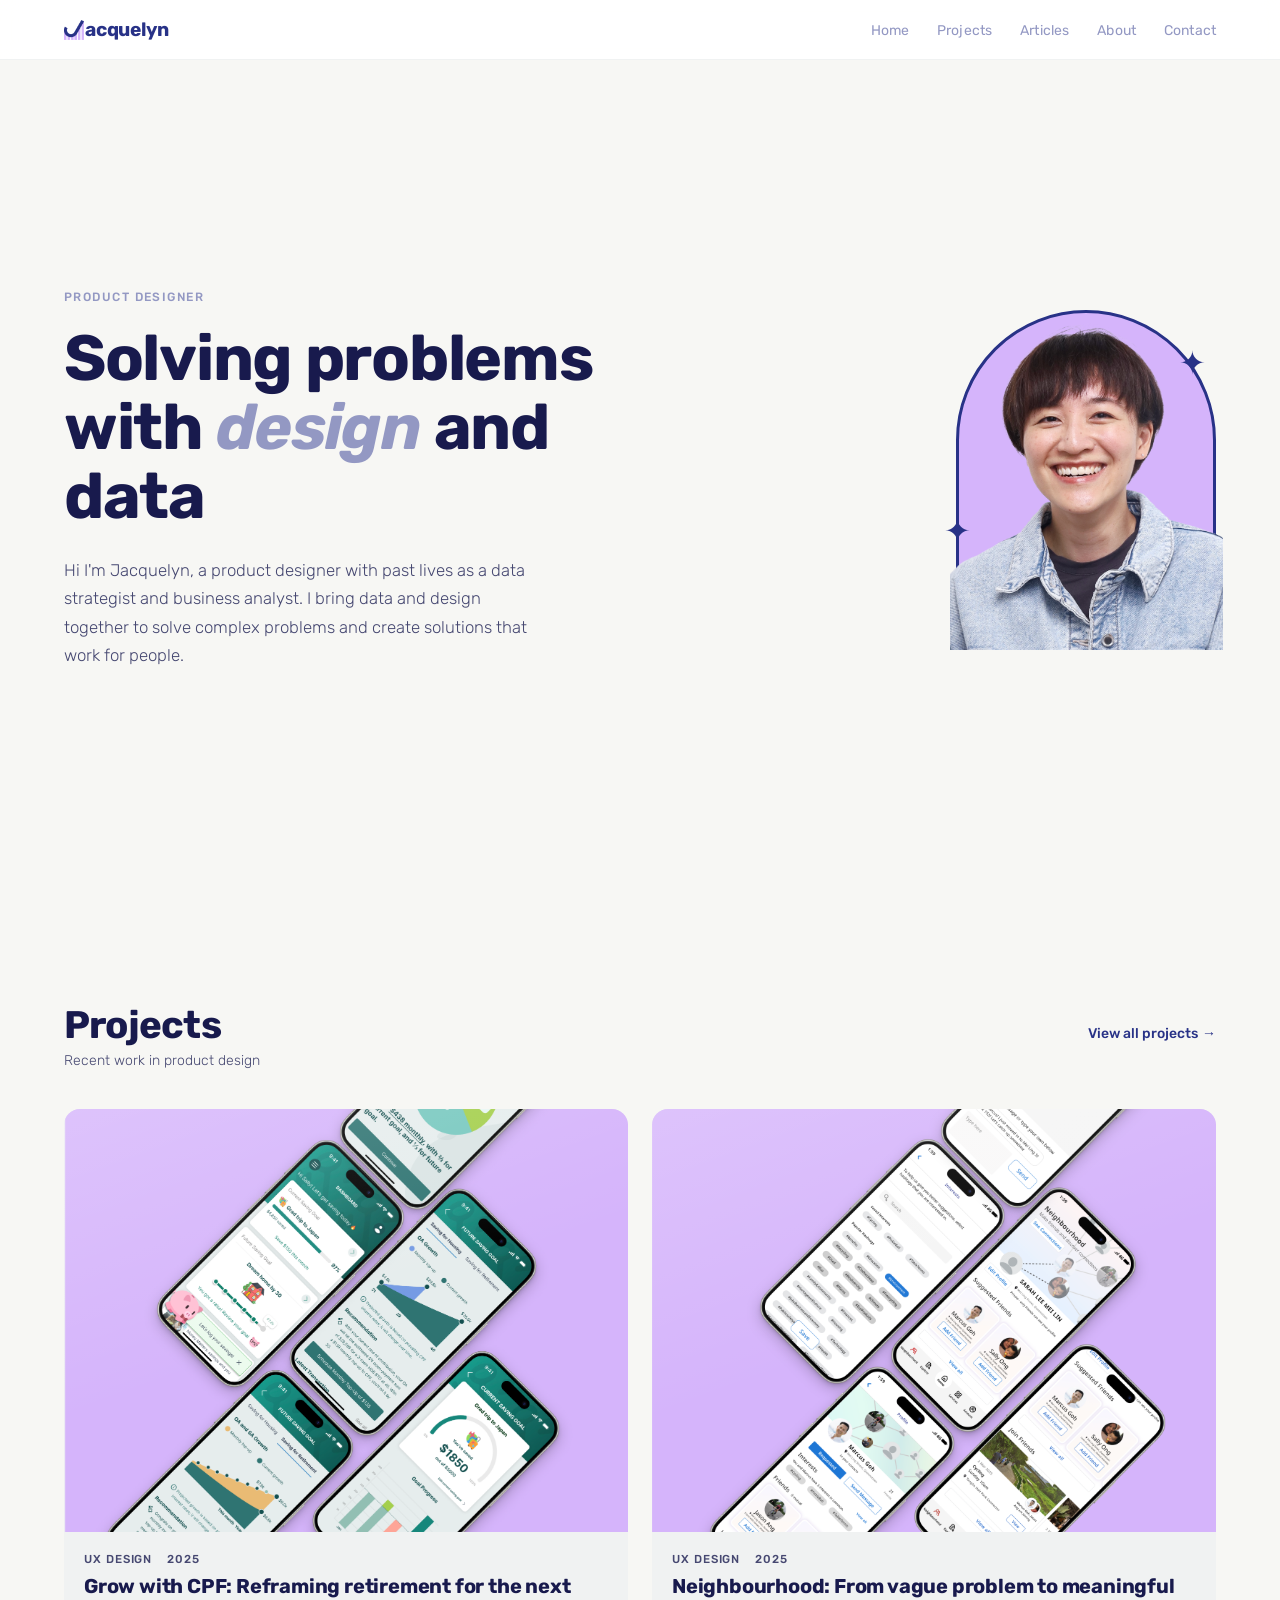
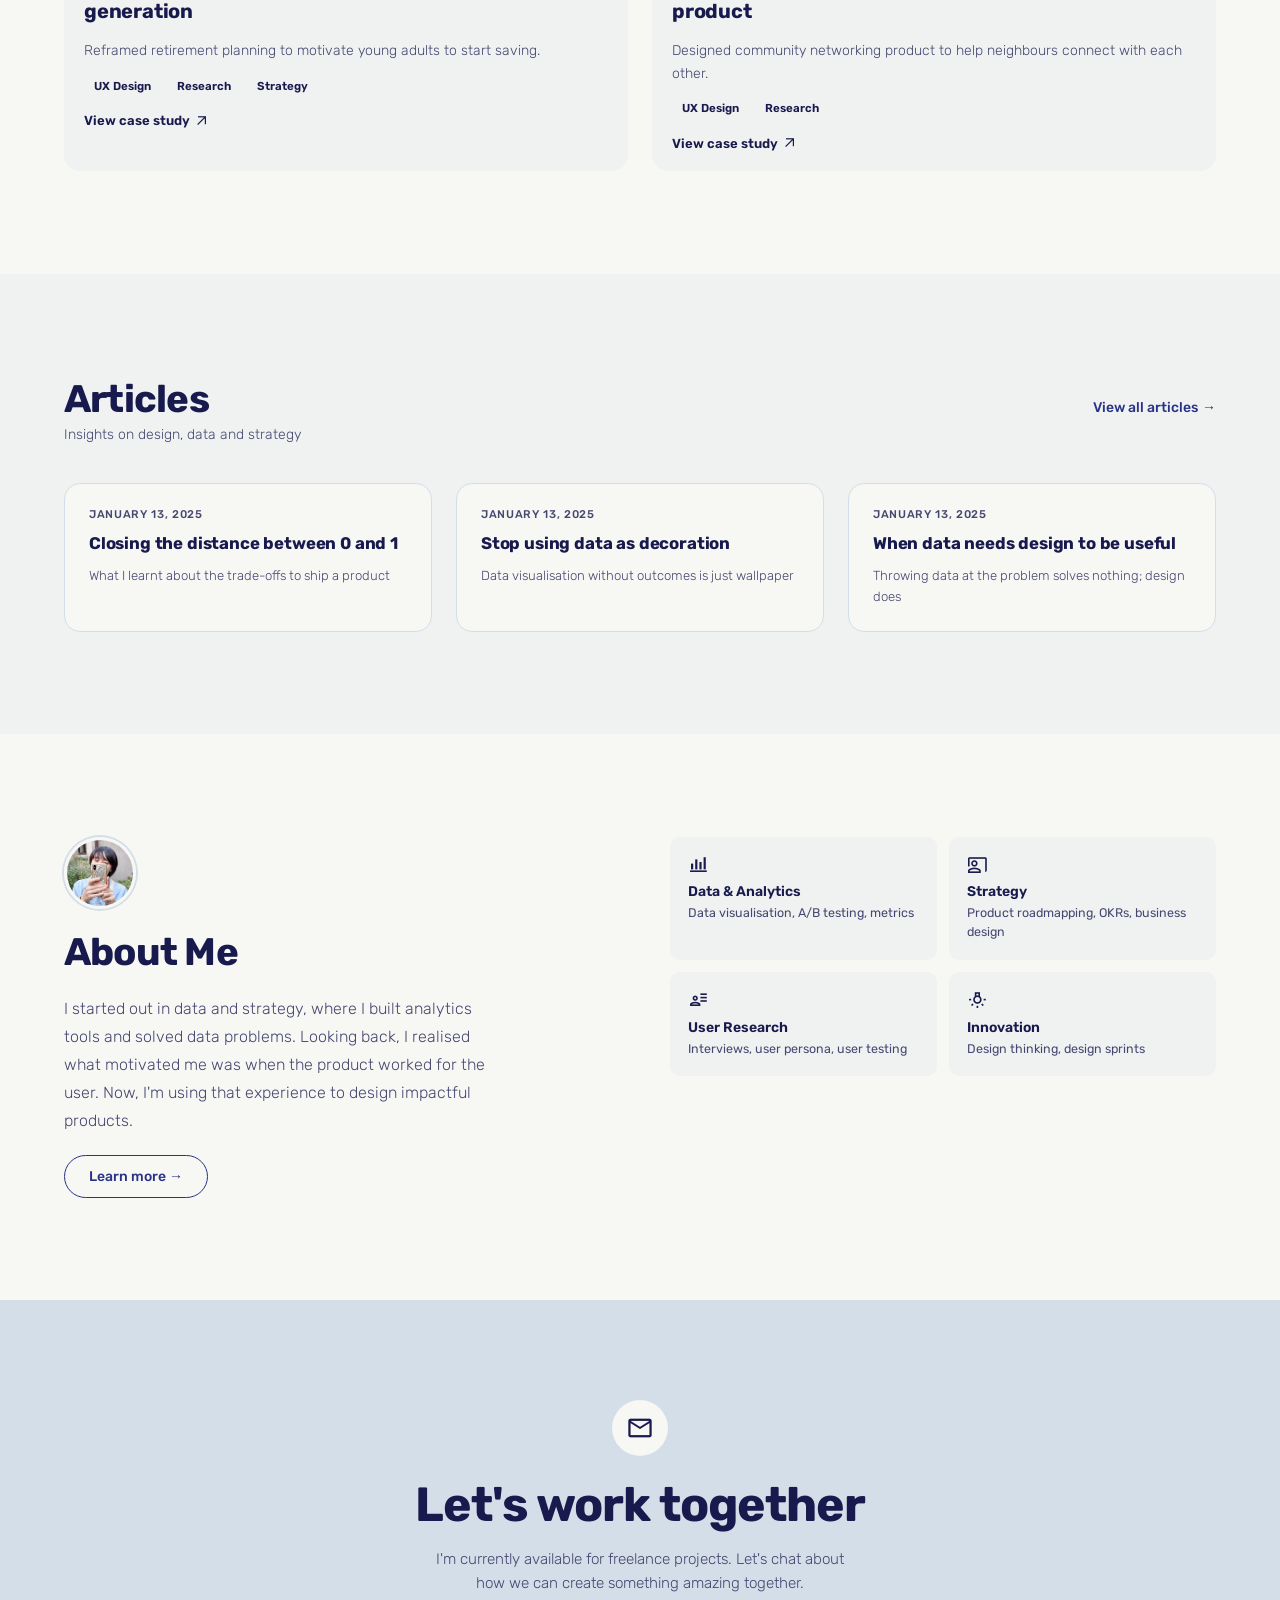
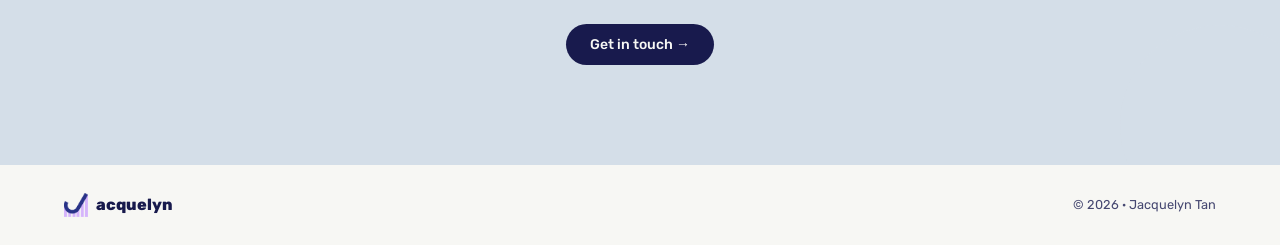
==== index.html @ f262c362 "Created stylesheet and component files, project page" ====
<!DOCTYPE html>
<html lang="en">
<head>
<meta charset="UTF-8">
<meta name="viewport" content="width=device-width, initial-scale=1.0">
<title>Jacquelyn — Product Designer</title>
<link rel="preconnect" href="https://fonts.googleapis.com">
<link rel="preconnect" href="https://fonts.gstatic.com" crossorigin>
<link href="https://fonts.googleapis.com/css2?family=Rubik:ital,wght@0,300..900;1,300..900&display=swap" rel="stylesheet">
<link rel="stylesheet" href="https://fonts.googleapis.com/css2?family=Material+Symbols+Outlined&icon_names=bar_chart_4_bars,co_present,mail,user_attributes,wb_incandescent" />
<link rel="stylesheet" href="styles.css">
<style>
  /* PAGE-SPECIFIC STYLES (home only) */

  /* ── HERO ── */
  .hero {
    min-height: calc(100vh - 60px);
    display: grid;
    grid-template-columns: 1fr auto;
    align-items: center;
    gap: 40px;
    padding-top: clamp(40px, 8vw, 100px);
    padding-bottom: clamp(40px, 8vw, 100px);
    position: relative;
    overflow: hidden;
  }

  .hero::before {
    content: '';
    position: absolute;
    top: -120px;
    right: -80px;
    width: 500px;
    height: 500px;
    pointer-events: none;
  }

  .hero-label {
    font-size: 0.75rem;
    font-weight: 500;
    letter-spacing: 0.12em;
    text-transform: uppercase;
    color: var(--purple);
    margin-bottom: 20px;
    display: block;
  }

  .hero-title {
    font-family: var(--font-display);
    font-size: clamp(2.4rem, 5vw, 4.2rem);
    line-height: 1.08;
    letter-spacing: -0.02em;
    color: var(--black);
    margin-bottom: 24px;
    max-width: 560px;
  }

  .hero-title em {
    font-style: italic;
    color: var(--purple);
  }

  .hero-bio {
    font-size: clamp(0.95rem, 1.5vw, 1.05rem);
    color: var(--gray);
    line-height: 1.7;
    max-width: 480px;
    font-weight: 300;
  }

  .hero-image-wrap {
    position: relative;
    width: clamp(250px, 28vw, 260px);
    display: flex;
    justify-content: center;
  }

  .hero-arch {
    width: clamp(250px, 24vw, 260px);
    height: clamp(260px, 28vw, 340px);
    border-radius: 9999px 9999px 0 0;
    background: var(--secondary);
    border: 3px solid var(--navy);
  }
  
  .hero-photo {
    position: absolute;
    bottom: 0px;
    width: 105%;
    height: 110%;
    object-fit: cover;
    object-position: top;
  }

  .hero-image-wrap .sparkle {
    position: absolute;
    font-size: 2.0rem;
    color: var(--navy);
    animation: spin 4s linear infinite;
  }
  .sparkle-1 { top: 34px; right: 10px; }
  .sparkle-2 { bottom: 100px; left: -12px; animation-direction: reverse; animation-duration: 6s; }

  @keyframes spin {
    from { transform: rotate(0deg); }
    to { transform: rotate(360deg); }
  }

  /* ── PROJECTS ── */
  .projects { background: var(--white); }
  .projects-grid { display: grid; grid-template-columns: repeat(2, 1fr); gap: 24px; }

  /* ── ARTICLES ── */
  .articles { background: var(--gray-light); }
  .articles-list { display: grid; grid-template-columns: repeat(3, 1fr); gap: 24px; }

  /* ── ABOUT ── */
  .about { background: var(--white); }
  .about-grid {
    display: grid;
    grid-template-columns: 1fr 1fr;
    gap: 60px;
    align-items: start;
  }
  .about-left { display: flex; flex-direction: column; gap: 20px; }
  .about-avatar {
    width: 72px;
    height: 72px;
    border-radius: 50%;
    background: linear-gradient(135deg, var(--purple-light), var(--purple-mid));
    display: flex;
    align-items: center;
    justify-content: center;
    font-size: 2rem;
    border: 3px solid var(--white);
    box-shadow: 0 0 0 2px var(--purple-mid);
  }
  .about-text {
    font-size: 1rem;
    color: var(--gray);
    line-height: 1.75;
    font-weight: 300;
    max-width: 440px;
  }
  
  .skills-grid {
    display: grid;
    grid-template-columns: 1fr 1fr;
    gap: 12px;
  }

  .skill-card {
    background: var(--gray-light);
    border-radius: var(--radius-sm);
    padding: 18px;
    transition: background 0.2s;
  }
  .skill-card:hover { background: var(--purple-light); }

  .skill-icon {
    font-size: 1.3rem;
    margin-bottom: 8px;
    display: block;
  }

  .skill-name {
    font-size: 0.875rem;
    font-weight: 600;
    color: var(--black);
    margin-bottom: 4px;
  }

  .skill-desc {
    font-size: 0.78rem;
    color: var(--gray);
    line-height: 1.5;
  }

  @media (max-width: 768px) {
    .hero { grid-template-columns: 1fr; text-align: center; min-height: auto; }
    .hero-content { order: 2; } .hero-image-wrap { order: 1; margin: 0 auto; }
    .hero-title { max-width: 100%; margin: 0 auto 20px; }
    .hero-bio { max-width: 100%; margin: 0 auto; }
    .projects-grid { grid-template-columns: 1fr; }
    .articles-list { grid-template-columns: 1fr; }
    .about-grid { grid-template-columns: 1fr; gap: 40px; }
    .skills-grid { grid-template-columns: 1fr 1fr; }
  }
  @media (max-width: 480px) { .skills-grid { grid-template-columns: 1fr; } }
</style>
</head>
<body>

<div id="nav-placeholder"></div>

<!-- HERO -->
<section class="hero" id="hero">
  <div class="hero-content">
    <span class="hero-label">Product Designer</span>
    <h1 class="hero-title">Solving problems with <em>design</em> and data</h1>
    <p class="hero-bio">Hi I'm Jacquelyn, a product designer with past lives as a data strategist and business analyst. I bring data and design together to solve complex problems and create solutions that work for people.</p>
  </div>
  <div class="hero-image-wrap">
    <div class="hero-arch"></div>
    <span class="sparkle sparkle-1">✦</span>
    <span class="sparkle sparkle-2">✦</span>
    <img src="https://jacquxes.github.io/hero.png" alt="Jacquelyn" class="hero-photo">
  </div>
</section>

<!-- PROJECTS -->
<section class="projects" id="projects">
  <div class="section-header fade-up">
    <div>
      <h2 class="section-title">Projects</h2>
      <p class="section-sub">Recent work in product design</p>
    </div>
    <a href="projects.html" class="view-all">View all projects</a>
  </div>
  <div class="projects-grid" id="home-projects"></div>
</section>

<!-- ARTICLES -->
<section class="articles" id="articles">
  <div class="section-header fade-up">
    <div>
      <h2 class="section-title">Articles</h2>
      <p class="section-sub">Insights on design, data and strategy</p>
    </div>
    <a href="#" class="view-all">View all articles</a>
  </div>
  <div class="articles-list">
    <a href="#" class="article-card fade-up d1">
      <p class="article-date">January 13, 2025</p>
      <h3 class="article-title">Closing the distance between 0 and 1</h3>
      <p class="article-desc">What I learnt about the trade-offs to ship a product</p>
    </a>
    <a href="#" class="article-card fade-up d2">
      <p class="article-date">January 13, 2025</p>
      <h3 class="article-title">Stop using data as decoration</h3>
      <p class="article-desc">Data visualisation without outcomes is just wallpaper</p>
    </a>
    <a href="#" class="article-card fade-up d3">
      <p class="article-date">January 13, 2025</p>
      <h3 class="article-title">When data needs design to be useful</h3>
      <p class="article-desc">Throwing data at the problem solves nothing; design does</p>
    </a>
  </div>
</section>

<!-- ABOUT -->
<section class="about" id="about">
  <div class="about-grid">
    <div class="about-left fade-up">
      <img src="https://jacquxes.github.io/avatar.png" alt="Jacquelyn" class="about-avatar">
      <h2 class="section-title" style="font-size:clamp(1.8rem,3vw,2.4rem);">About Me</h2>
      <p class="about-text">I started out in data and strategy, where I built analytics tools and solved data problems. Looking back, I realised what motivated me was when the product worked for the user. Now, I'm using that experience to design impactful products.</p>
      <a href="#" class="btn btn-outline" style="align-self:flex-start;">Learn more →</a>
    </div>
    <div class="skills-grid fade-up d1">
      <div class="skill-card">
        <span class="skill-icon material-symbols-outlined">bar_chart_4_bars</span>
        <p class="skill-name">Data &amp; Analytics</p>
        <p class="skill-desc">Data visualisation, A/B testing, metrics</p>
      </div>
      <div class="skill-card">
        <span class="skill-icon material-symbols-outlined">co_present</span>
        <p class="skill-name">Strategy</p>
        <p class="skill-desc">Product roadmapping, OKRs, business design</p>
      </div>
      <div class="skill-card">
        <span class="skill-icon material-symbols-outlined">user_attributes</span>
        <p class="skill-name">User Research</p>
        <p class="skill-desc">Interviews, user persona, user testing</p>
      </div>
      <div class="skill-card">
        <span class="skill-icon material-symbols-outlined">wb_incandescent</span>
        <p class="skill-name">Innovation</p>
        <p class="skill-desc">Design thinking, design sprints</p>
      </div>
    </div>
  </div>
</section>

<div id="cta-placeholder"></div>
<div id="footer-placeholder"></div>

<script src="components.js"></script>
<script>
  renderNav('Home');
  renderCTA();
  renderFooter();
  renderProjectCards('home-projects', { limit: 2 });
  initScrollAnimations();
  initActiveNav();
</script>
</body>
</html>
---- styles.css ----
/* ============================================
   SHARED STYLES — styles.css
   Edit here to update all pages at once
   ============================================ */

*, *::before, *::after { box-sizing: border-box; margin: 0; padding: 0; }

/* ── TOKENS ── */
:root {
  --secondary: #D5B4FB;
  --purple: #9398C3;
  --purple-light: #D4DEE8;
  --purple-mid: #D4DEE8;
  --navy: #283287;
  --black: #181A4D;
  --gray: #464871;
  --gray-light: #F0F2F2;
  --white: #F7F7F4;
  --font-display: 'Rubik', sans-serif;
  --font-body: 'Rubik', sans-serif;
  --radius: 16px;
  --radius-sm: 10px;
}

/* ── BASE ── */
html { scroll-behavior: smooth; }

body {
  font-family: var(--font-body);
  background: var(--white);
  color: var(--black);
  -webkit-font-smoothing: antialiased;
  overflow-x: hidden;
}

/* ── NAV ── */
nav {
  position: sticky;
  top: 0;
  z-index: 100;
  background: rgba(255,255,255,0.92);
  backdrop-filter: blur(12px);
  -webkit-backdrop-filter: blur(12px);
  border-bottom: 1px solid var(--gray-light);
  padding: 0 clamp(20px, 5vw, 80px);
  height: 60px;
  display: flex;
  align-items: center;
  justify-content: space-between;
}

.nav-logo {
    font-family: var(--font-display);
    font-size: 1.2rem;
    font-weight:bold;
    color: var(--navy);
    text-decoration: none;
    letter-spacing: -0.01em;
    display:flex;
    align-items:center;
    gap:1px;
}
.nav-logo img { height: 20px; width: auto; }

.nav-links { display: flex; gap: 28px; list-style: none; }

.nav-links a {
  font-size: 0.875rem;
  color: var(--purple);
  text-decoration: none;
  font-weight: 400;
  transition: color 0.2s;
  letter-spacing: 0.01em;
}
.nav-links a:hover  { color: var(--black); }
.nav-links a.active { color: var(--black); font-weight: 500; }

.hamburger {
  display: none;
  flex-direction: column;
  gap: 5px;
  cursor: pointer;
  padding: 4px;
  border: none;
  background: none;
}
.hamburger span {
  display: block;
  width: 22px;
  height: 2px;
  background: var(--black);
  border-radius: 2px;
  transition: all 0.3s;
}

.mobile-menu {
  display: none;
  position: fixed;
  top: 60px;
  left: 0; right: 0;
  background: var(--white);
  border-bottom: 1px solid var(--gray-light);
  padding: 20px clamp(20px, 5vw, 80px);
  z-index: 99;
  flex-direction: column;
  gap: 16px;
  animation: slideDown 0.25s ease;
}
.mobile-menu.open { display: flex; }
.mobile-menu a {
  font-size: 1rem;
  color: var(--black);
  text-decoration: none;
  font-weight: 400;
  padding: 8px 0;
  border-bottom: 1px solid var(--gray-light);
}

@keyframes slideDown {
  from { opacity: 0; transform: translateY(-10px); }
  to   { opacity: 1; transform: translateY(0); }
}

/* ── SECTION DEFAULTS ── */
section { padding: clamp(60px, 8vw, 120px) clamp(20px, 5vw, 80px); }

.section-header {
  display: flex;
  align-items: baseline;
  justify-content: space-between;
  margin-bottom: 40px;
  flex-wrap: wrap;
  gap: 12px;
}

.section-title {
  font-family: var(--font-display);
  font-size: clamp(1.8rem, 3vw, 2.8rem);
  letter-spacing: -0.02em;
  color: var(--black);
}

.section-sub {
  font-size: 0.875rem;
  color: var(--gray);
  margin-top: 4px;
  font-weight: 300;
}

.view-all {
  font-size: 0.875rem;
  color: var(--navy);
  text-decoration: none;
  font-weight: 500;
  white-space: nowrap;
  display: flex;
  align-items: center;
  gap: 4px;
  transition: gap 0.2s;
}
.view-all:hover { gap: 8px; }
.view-all::after { content: '→'; }

/* ── BUTTONS ── */
.btn {
  display: inline-flex;
  align-items: center;
  gap: 6px;
  padding: 12px 24px;
  border-radius: 100px;
  font-size: 0.875rem;
  font-weight: 500;
  font-family: var(--font-body);
  cursor: pointer;
  text-decoration: none;
  transition: all 0.2s;
  border: none;
}

.btn-primary {
  background: var(--black);
  color: var(--white);
}
.btn-primary:hover {
  background: var(--purple);
  transform: translateY(-1px);
}

.btn-outline {
  background: transparent;
  color: var(--navy);
  border: 1.5px solid var(--navy);
}
.btn-outline:hover {
  background: var(--gray-light);
  transform: translateY(-1px);
}

.btn-accent {
  background: var(--accent);
  color: var(--primary-dark);
}
.btn-accent:hover {
  background: #b8d000;
  transform: translateY(-1px);
  box-shadow: 0 6px 20px rgba(200,224,0,0.4);
}


/* ── PROJECT CARD ── */
/* Used on both homepage and projects.html */
.project-card {
  border-radius: var(--radius);
  overflow: hidden;
  background: var(--gray-light);
  transition: transform 0.3s ease, box-shadow 0.3s ease;
  cursor: pointer;
  text-decoration: none;
  color: inherit;
  display: block;
}
.project-card:hover {
    transform: translateY(-4px);
    box-shadow: 0 16px 48px rgba(147,152,195,0.2);
}

.project-thumb {
  width: 100%;
  aspect-ratio: 4/3;
  background: linear-gradient(135deg, var(--purple-light) 0%, #D4D0FC 100%);
  display: flex;
  align-items: center;
  justify-content: center;
  font-size: 3rem;
  position: relative;
  overflow: hidden;
}

.project-thumb::before {
  content: '';
  position: absolute;
  inset: 0;
  background: linear-gradient(160deg, rgba(255,255,255,0.2) 0%, transparent 50%);
}

.project-thumb img {
  width: 100%;
  height: 100%;
  object-fit: cover;
  display: block;
}
.project-thumb-alt {
  background: linear-gradient(135deg, #C9B8F5 0%, #9B8AF0 100%);
}
.project-thumb-tag {
  position: absolute;
  top: 14px;
  left: 14px;
  background: rgba(255,255,255,0.9);
  backdrop-filter: blur(6px);
  color: var(--primary);
  font-size: 0.7rem;
  font-weight: 700;
  letter-spacing: 0.06em;
  text-transform: uppercase;
  padding: 4px 10px;
  border-radius: 100px;
}

.project-info {
  padding: 20px;
  display: flex;
  flex-direction: column;
  gap: 8px;
}

.project-meta {
  font-size: 0.72rem;
  color: var(--gray);
  letter-spacing: 0.08em;
  text-transform: uppercase;
  font-weight: 500;
  display: flex;
  align-items: center;
  gap: 6px;
}
.project-meta .dot {
  width: 3px;
  height: 3px;
  border-radius: 50%;
  background: var(--primary-light);
  display: inline-block;
}

.project-name {
  font-family: var(--font-display);
  font-size: clamp(1rem, 1.8vw, 1.25rem);
  line-height: 1.25;
  color: var(--black);
  margin-bottom: 8px;
  letter-spacing: -0.01em;
}

.project-desc {
  font-size: 0.875rem;
  color: var(--gray);
  line-height: 1.6;
  font-weight: 300;
}

.project-tags {
  display: flex;
  flex-wrap: wrap;
  gap: 6px;
  margin-top: 4px;
}

.tag {
  font-size: 0.72rem;
  font-weight: 600;
  padding: 4px 10px;
  border-radius: 100px;
  background: var(--primary-light);
  color: var(--primary);
}
.tag.accent { background: var(--accent); color: var(--primary-dark); }

.project-link {
  display: inline-flex;
  align-items: center;
  gap: 4px;
  font-size: 0.82rem;
  font-weight: 600;
  color: var(--primary);
  margin-top: 8px;
  transition: gap 0.2s;
}
.project-link .material-symbols-outlined { font-size: 16px; transition: transform 0.2s; }
.project-card:hover .project-link { gap: 8px; }
.project-card:hover .project-link .material-symbols-outlined { transform: translate(2px, -2px); }

/* ── ARTICLES ── */
.article-card {
  background: var(--white);
  border-radius: var(--radius);
  padding: 24px;
  text-decoration: none;
  color: inherit;
  display: block;
  transition: transform 0.25s, box-shadow 0.25s;
  border: 1px solid var(--purple-light);
}
.article-card:hover {
  transform: translateY(-3px);
  box-shadow: 0 12px 32px rgba(147,152,195,0.1);
}
.article-date {
  font-size: 0.7rem;
  color: var(--gray);
  letter-spacing: 0.06em;
  text-transform: uppercase;
  margin-bottom: 12px;
  font-weight: 500;
}
.article-title {
  font-family: var(--font-display);
  font-size: 1.05rem;
  line-height: 1.3;
  color: var(--black);
  margin-bottom: 10px;
  letter-spacing: -0.01em;
}
.article-desc {
  font-size: 0.82rem;
  color: var(--gray);
  line-height: 1.6;
  font-weight: 300;
}

/* ── CTA ── */
/* .cta {
  background: var(--primary);
  text-align: center;
  padding: clamp(60px, 8vw, 100px) clamp(20px, 5vw, 80px);
  position: relative;
  overflow: hidden;
}
.cta::before, .cta::after {
  content: '';
  position: absolute;
  border-radius: 50%;
  background: var(--primary-dark);
  opacity: 0.5;
}
.cta::before { width: 300px; height: 300px; top: -100px; left: -80px; }
.cta::after  { width: 200px; height: 200px; bottom: -60px; right: -40px; }

.cta-icon {
  width: 56px;
  height: 56px;
  background: var(--accent);
  border-radius: 50%;
  display: flex;
  align-items: center;
  justify-content: center;
  margin: 0 auto 20px;
  box-shadow: 0 4px 20px rgba(200,224,0,0.4);
  position: relative;
  z-index: 1;
}
.cta-icon .material-symbols-outlined {
  font-size: 28px;
  font-variation-settings: 'FILL' 1, 'wght' 400;
  color: var(--primary-dark);
}

.cta-title {
  font-family: var(--font-display);
  font-size: clamp(2rem, 4vw, 3rem);
  letter-spacing: -0.03em;
  font-weight: 800;
  color: var(--white);
  margin-bottom: 14px;
  position: relative;
  z-index: 1;
}

.cta-sub {
  font-size: 0.95rem;
  color: var(--primary-light);
  margin-bottom: 28px;
  font-weight: 400;
  max-width: 420px;
  margin-left: auto;
  margin-right: auto;
  position: relative;
  z-index: 1;
  line-height: 1.6;
}
.cta .btn { position: relative; z-index: 1; } */

/* ── CTA ── */
.cta {
  background: var(--purple-light);
  text-align: center;
  padding: clamp(60px, 8vw, 100px) clamp(20px, 5vw, 80px);
  position: relative;
  overflow: hidden;
}

.cta::before, .cta::after {
  content: '';
  position: absolute;
  border-radius: 50%;
  background: var(--purple-mid);
  opacity: 0.3;
}
.cta::before { width: 300px; height: 300px; top: -100px; left: -80px; }
.cta::after { width: 200px; height: 200px; bottom: -60px; right: -40px; }

.cta-icon {
  width: 56px;
  height: 56px;
  background: var(--white);
  border-radius: 50%;
  display: flex;
  align-items: center;
  justify-content: center;
  margin: 0 auto 20px;
  font-size: 1.5rem;
  /* box-shadow: 0 4px 16px rgba(147,152,195,0.2); */
  position: relative;
  z-index: 1;
}

.cta-icon .material-symbols-outlined {
  font-size: 28px;
  /* font-variation-settings: 'FILL' 1, 'wght' 400; */
  color: var(--primary-dark);
}

.cta-title {
  font-family: var(--font-display);
  font-size: clamp(2rem, 4vw, 3rem);
  letter-spacing: -0.02em;
  color: var(--black);
  margin-bottom: 14px;
  position: relative;
  z-index: 1;
}

.cta-sub {
  font-size: 0.95rem;
  color: var(--gray);
  margin-bottom: 28px;
  font-weight: 300;
  max-width: 420px;
  margin-left: auto;
  margin-right: auto;
  position: relative;
  z-index: 1;
  line-height: 1.6;
}

.cta .btn { position: relative; z-index: 1;}

/* ── FOOTER ── */
footer {
  padding: 28px clamp(20px, 5vw, 80px);
  border-top: 1px solid var(--primary-light);
  display: flex;
  justify-content: space-between;
  align-items: center;
  flex-wrap: wrap;
  gap: 12px;
}

.footer-name {
  display: flex;
  align-items: center;
  gap: 8px;
  font-family: var(--font-display);
  font-size: 1rem;
  font-weight: 800;
  color: var(--primary);
}
.footer-name img { height: 24px; width: auto; }

.footer-copy { font-size: 0.8rem; color: var(--gray); }

/* ── ANIMATIONS ── */
.fade-up {
  opacity: 0;
  transform: translateY(24px);
  transition: opacity 0.6s ease, transform 0.6s ease;
}
.fade-up.visible { opacity: 1; transform: translateY(0); }

.d1 { transition-delay: 0.05s; }
.d2 { transition-delay: 0.12s; }
.d3 { transition-delay: 0.19s; }
.d4 { transition-delay: 0.26s; }

/* ── RESPONSIVE ── */
@media (max-width: 768px) {
  .nav-links  { display: none; }
  .hamburger  { display: flex; }
}

@media (max-width: 480px) {
  .section-header { flex-direction: column; gap: 8px; }
}
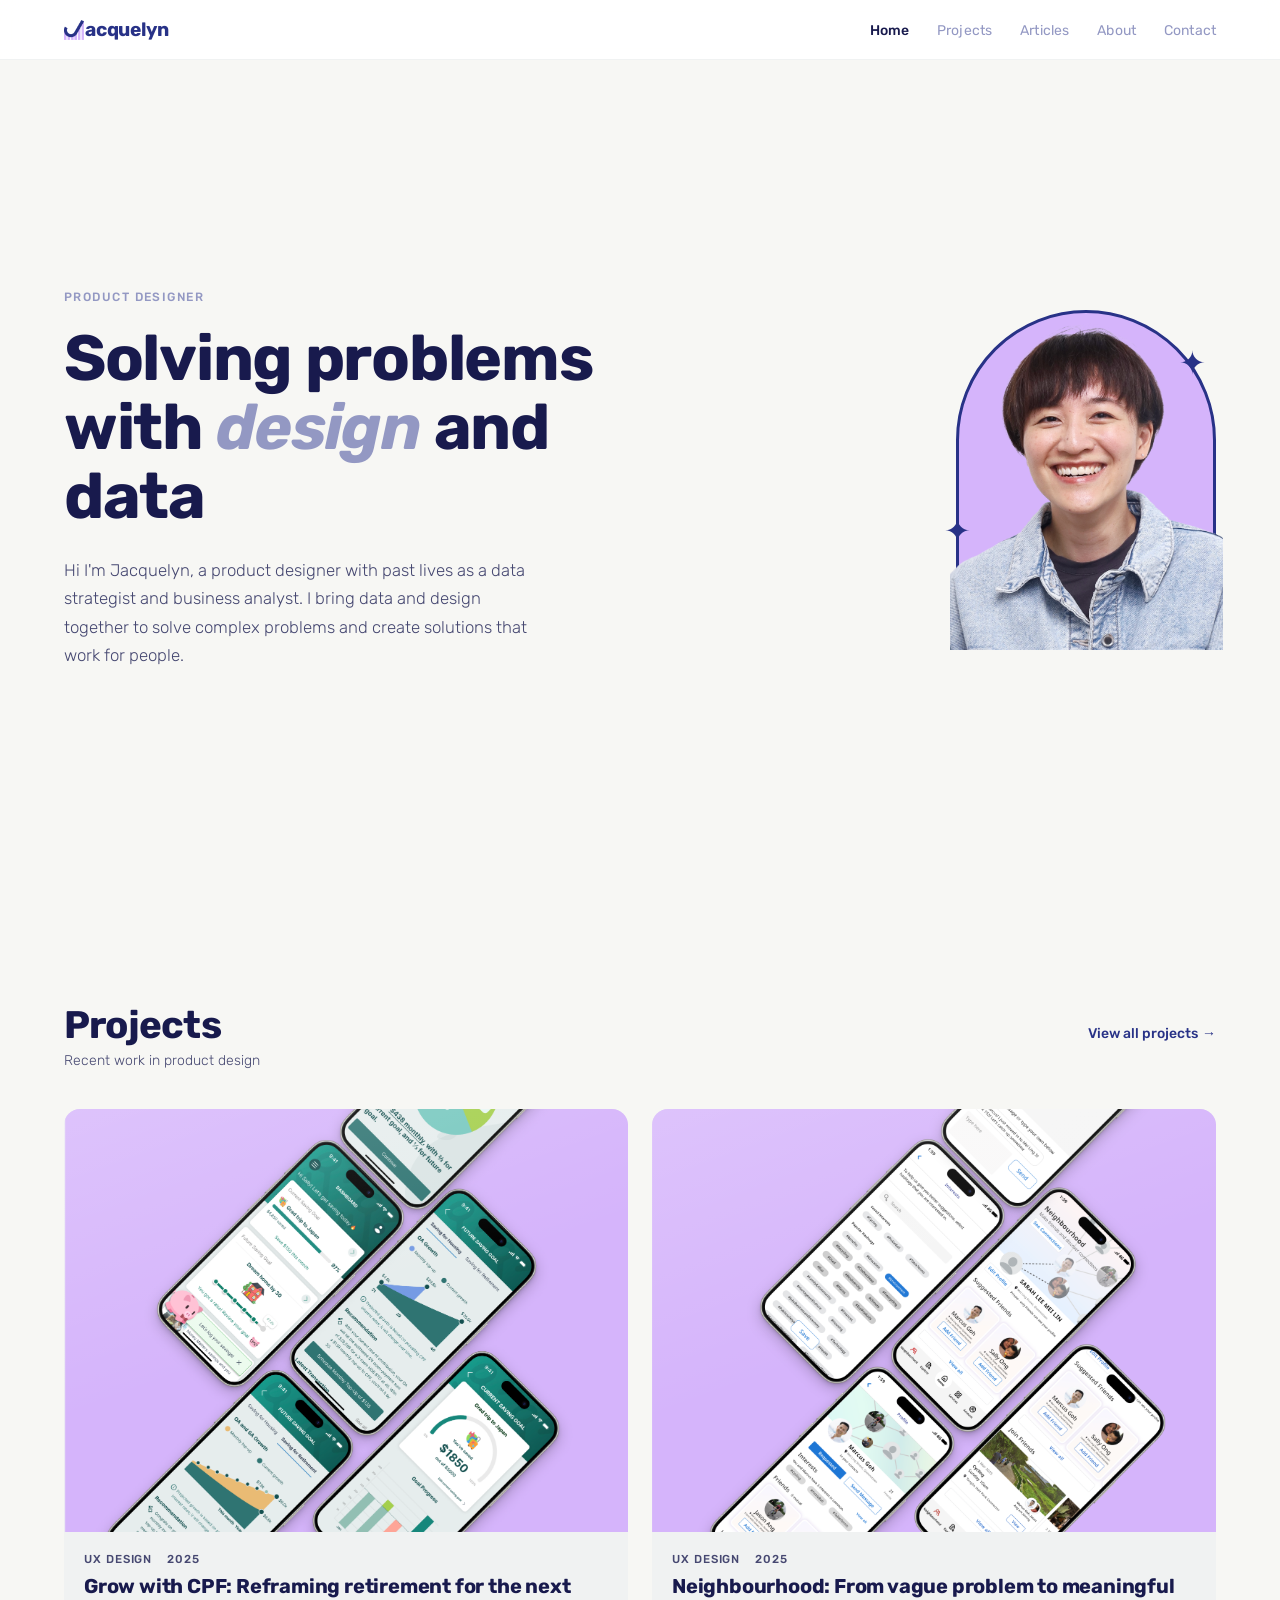
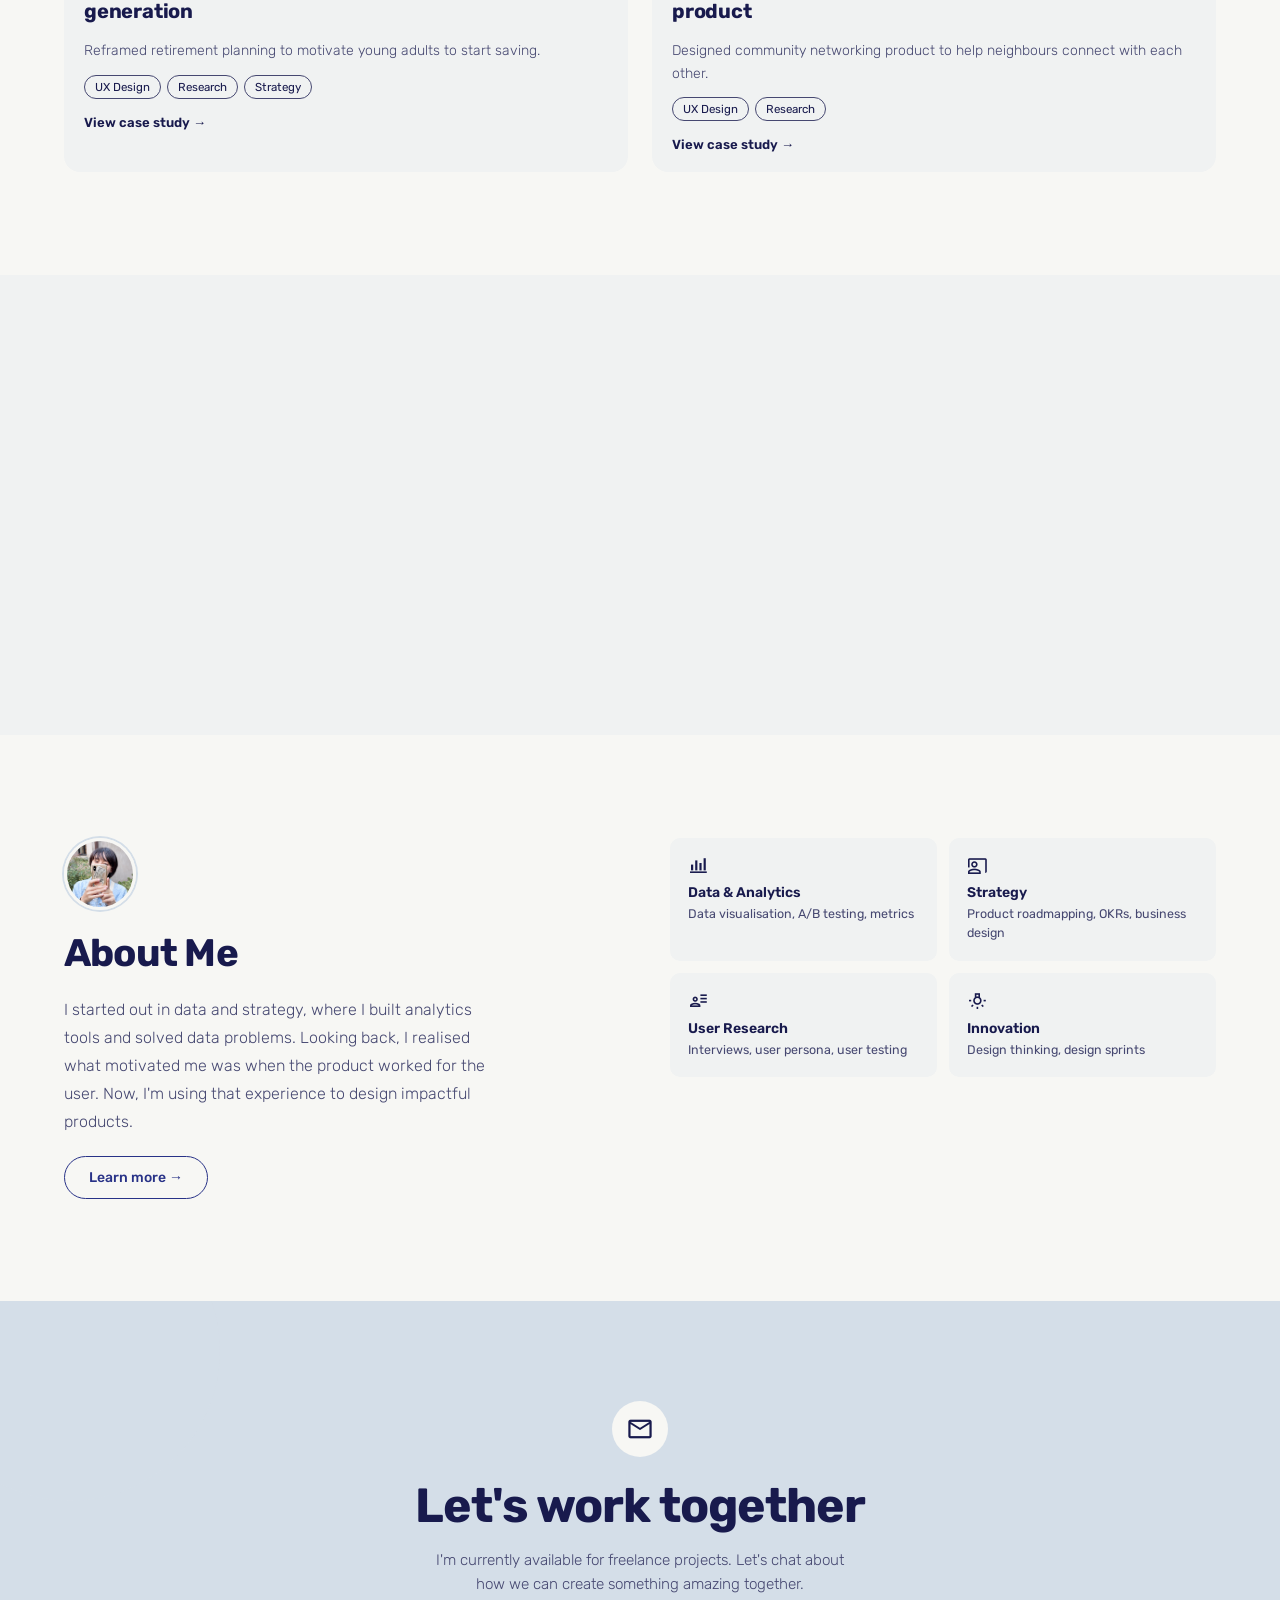
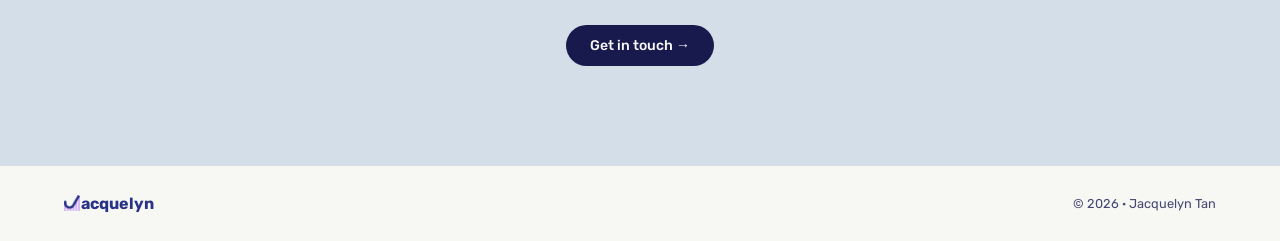
==== commit 67d724c1: "Created project page" ====
--- a/index.html
+++ b/index.html
@@ -292,7 +292,6 @@
   renderFooter();
   renderProjectCards('home-projects', { limit: 2 });
   initScrollAnimations();
-  initActiveNav();
 </script>
 </body>
 </html>
--- a/styles.css
+++ b/styles.css
@@ -35,9 +35,6 @@
 
 /* ── NAV ── */
 nav {
-  position: sticky;
-  top: 0;
-  z-index: 100;
   background: rgba(255,255,255,0.92);
   backdrop-filter: blur(12px);
   -webkit-backdrop-filter: blur(12px);
@@ -47,6 +44,12 @@
   display: flex;
   align-items: center;
   justify-content: space-between;
+}
+
+#nav-placeholder {
+  position: sticky;
+  top: 0;
+  z-index: 100;
 }
 
 .nav-logo {
@@ -317,13 +320,14 @@
 
 .tag {
   font-size: 0.72rem;
-  font-weight: 600;
+  font-weight: normal;
   padding: 4px 10px;
   border-radius: 100px;
-  background: var(--primary-light);
+  background: transparent;
+  border: 1px solid var(--gray);
   color: var(--primary);
 }
-.tag.accent { background: var(--accent); color: var(--primary-dark); }
+.tag.accent { background: var(--purple-mid); color: var(--primary-dark); }
 
 .project-link {
   display: inline-flex;
@@ -518,13 +522,13 @@
 .footer-name {
   display: flex;
   align-items: center;
-  gap: 8px;
+  gap: 1px;
   font-family: var(--font-display);
   font-size: 1rem;
-  font-weight: 800;
-  color: var(--primary);
-}
-.footer-name img { height: 24px; width: auto; }
+  font-weight: bold;
+  color: var(--navy);
+}
+.footer-name img { height: 16px; width: auto; }
 
 .footer-copy { font-size: 0.8rem; color: var(--gray); }
 
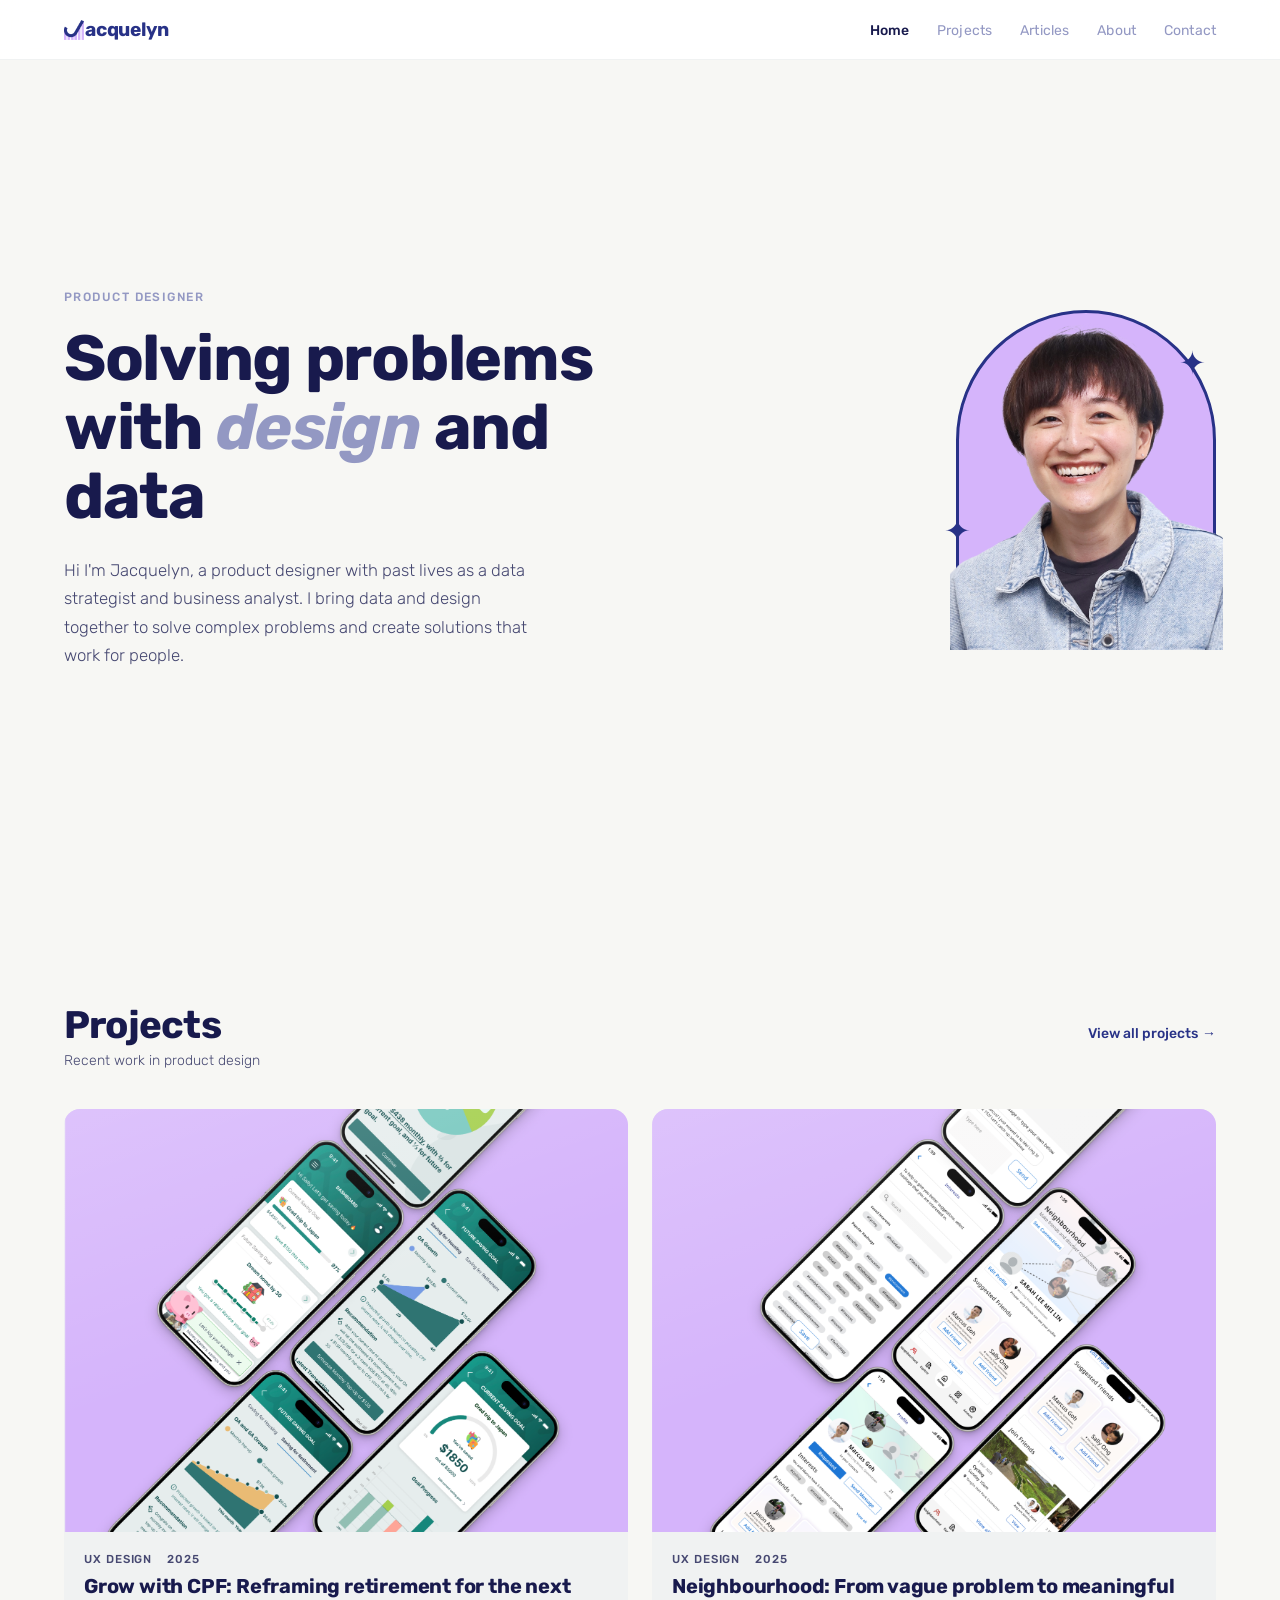
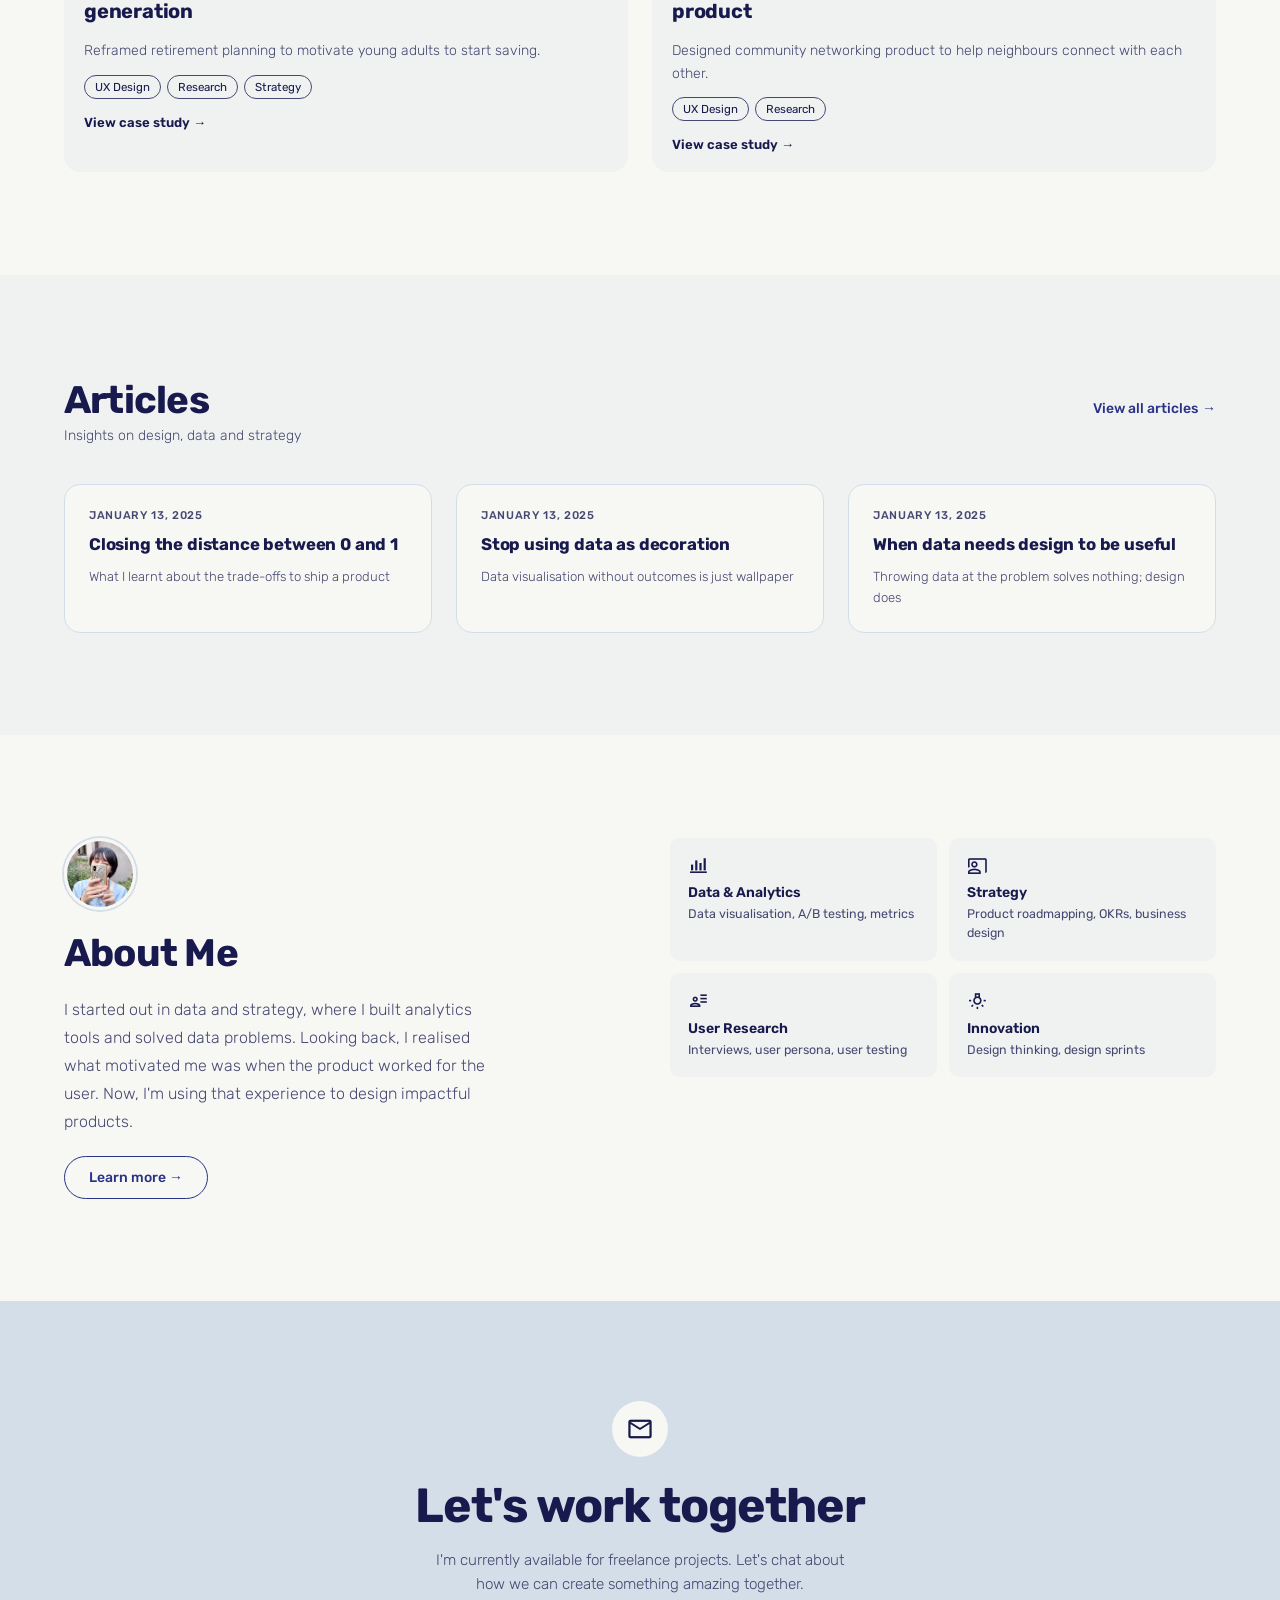
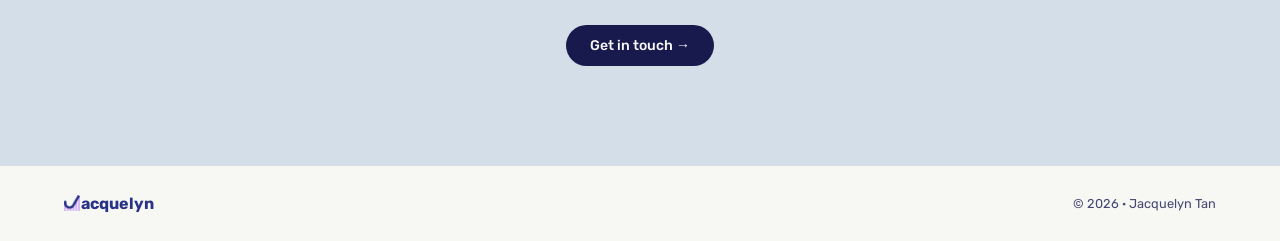
==== commit 24f70874: "Created article.html page and master.md" ====
--- a/index.html
+++ b/index.html
@@ -227,7 +227,7 @@
       <h2 class="section-title">Articles</h2>
       <p class="section-sub">Insights on design, data and strategy</p>
     </div>
-    <a href="#" class="view-all">View all articles</a>
+    <a href="article.html" class="view-all">View all articles</a>
   </div>
   <div class="articles-list">
     <a href="#" class="article-card fade-up d1">
--- a/styles.css
+++ b/styles.css
@@ -3,7 +3,13 @@
    Edit here to update all pages at once
    ============================================ */
 
-*, *::before, *::after { box-sizing: border-box; margin: 0; padding: 0; }
+*,
+*::before,
+*::after {
+  box-sizing: border-box;
+  margin: 0;
+  padding: 0;
+}
 
 /* ── TOKENS ── */
 :root {
@@ -23,7 +29,9 @@
 }
 
 /* ── BASE ── */
-html { scroll-behavior: smooth; }
+html {
+  scroll-behavior: smooth;
+}
 
 body {
   font-family: var(--font-body);
@@ -35,7 +43,7 @@
 
 /* ── NAV ── */
 nav {
-  background: rgba(255,255,255,0.92);
+  background: rgba(255, 255, 255, 0.92);
   backdrop-filter: blur(12px);
   -webkit-backdrop-filter: blur(12px);
   border-bottom: 1px solid var(--gray-light);
@@ -53,19 +61,27 @@
 }
 
 .nav-logo {
-    font-family: var(--font-display);
-    font-size: 1.2rem;
-    font-weight:bold;
-    color: var(--navy);
-    text-decoration: none;
-    letter-spacing: -0.01em;
-    display:flex;
-    align-items:center;
-    gap:1px;
-}
-.nav-logo img { height: 20px; width: auto; }
-
-.nav-links { display: flex; gap: 28px; list-style: none; }
+  font-family: var(--font-display);
+  font-size: 1.2rem;
+  font-weight: bold;
+  color: var(--navy);
+  text-decoration: none;
+  letter-spacing: -0.01em;
+  display: flex;
+  align-items: center;
+  gap: 1px;
+}
+
+.nav-logo img {
+  height: 20px;
+  width: auto;
+}
+
+.nav-links {
+  display: flex;
+  gap: 28px;
+  list-style: none;
+}
 
 .nav-links a {
   font-size: 0.875rem;
@@ -75,8 +91,15 @@
   transition: color 0.2s;
   letter-spacing: 0.01em;
 }
-.nav-links a:hover  { color: var(--black); }
-.nav-links a.active { color: var(--black); font-weight: 500; }
+
+.nav-links a:hover {
+  color: var(--black);
+}
+
+.nav-links a.active {
+  color: var(--black);
+  font-weight: 500;
+}
 
 .hamburger {
   display: none;
@@ -87,6 +110,7 @@
   border: none;
   background: none;
 }
+
 .hamburger span {
   display: block;
   width: 22px;
@@ -100,7 +124,8 @@
   display: none;
   position: fixed;
   top: 60px;
-  left: 0; right: 0;
+  left: 0;
+  right: 0;
   background: var(--white);
   border-bottom: 1px solid var(--gray-light);
   padding: 20px clamp(20px, 5vw, 80px);
@@ -109,7 +134,11 @@
   gap: 16px;
   animation: slideDown 0.25s ease;
 }
-.mobile-menu.open { display: flex; }
+
+.mobile-menu.open {
+  display: flex;
+}
+
 .mobile-menu a {
   font-size: 1rem;
   color: var(--black);
@@ -120,12 +149,21 @@
 }
 
 @keyframes slideDown {
-  from { opacity: 0; transform: translateY(-10px); }
-  to   { opacity: 1; transform: translateY(0); }
+  from {
+    opacity: 0;
+    transform: translateY(-10px);
+  }
+
+  to {
+    opacity: 1;
+    transform: translateY(0);
+  }
 }
 
 /* ── SECTION DEFAULTS ── */
-section { padding: clamp(60px, 8vw, 120px) clamp(20px, 5vw, 80px); }
+section {
+  padding: clamp(60px, 8vw, 120px) clamp(20px, 5vw, 80px);
+}
 
 .section-header {
   display: flex;
@@ -161,8 +199,14 @@
   gap: 4px;
   transition: gap 0.2s;
 }
-.view-all:hover { gap: 8px; }
-.view-all::after { content: '→'; }
+
+.view-all:hover {
+  gap: 8px;
+}
+
+.view-all::after {
+  content: '→';
+}
 
 /* ── BUTTONS ── */
 .btn {
@@ -184,6 +228,7 @@
   background: var(--black);
   color: var(--white);
 }
+
 .btn-primary:hover {
   background: var(--purple);
   transform: translateY(-1px);
@@ -194,6 +239,7 @@
   color: var(--navy);
   border: 1.5px solid var(--navy);
 }
+
 .btn-outline:hover {
   background: var(--gray-light);
   transform: translateY(-1px);
@@ -203,10 +249,11 @@
   background: var(--accent);
   color: var(--primary-dark);
 }
+
 .btn-accent:hover {
   background: #b8d000;
   transform: translateY(-1px);
-  box-shadow: 0 6px 20px rgba(200,224,0,0.4);
+  box-shadow: 0 6px 20px rgba(200, 224, 0, 0.4);
 }
 
 
@@ -222,9 +269,10 @@
   color: inherit;
   display: block;
 }
+
 .project-card:hover {
-    transform: translateY(-4px);
-    box-shadow: 0 16px 48px rgba(147,152,195,0.2);
+  transform: translateY(-4px);
+  box-shadow: 0 16px 48px rgba(147, 152, 195, 0.2);
 }
 
 .project-thumb {
@@ -243,7 +291,7 @@
   content: '';
   position: absolute;
   inset: 0;
-  background: linear-gradient(160deg, rgba(255,255,255,0.2) 0%, transparent 50%);
+  background: linear-gradient(160deg, rgba(255, 255, 255, 0.2) 0%, transparent 50%);
 }
 
 .project-thumb img {
@@ -252,14 +300,16 @@
   object-fit: cover;
   display: block;
 }
+
 .project-thumb-alt {
   background: linear-gradient(135deg, #C9B8F5 0%, #9B8AF0 100%);
 }
+
 .project-thumb-tag {
   position: absolute;
   top: 14px;
   left: 14px;
-  background: rgba(255,255,255,0.9);
+  background: rgba(255, 255, 255, 0.9);
   backdrop-filter: blur(6px);
   color: var(--primary);
   font-size: 0.7rem;
@@ -287,6 +337,7 @@
   align-items: center;
   gap: 6px;
 }
+
 .project-meta .dot {
   width: 3px;
   height: 3px;
@@ -327,7 +378,11 @@
   border: 1px solid var(--gray);
   color: var(--primary);
 }
-.tag.accent { background: var(--purple-mid); color: var(--primary-dark); }
+
+.tag.accent {
+  background: var(--purple-mid);
+  color: var(--primary-dark);
+}
 
 .project-link {
   display: inline-flex;
@@ -339,9 +394,19 @@
   margin-top: 8px;
   transition: gap 0.2s;
 }
-.project-link .material-symbols-outlined { font-size: 16px; transition: transform 0.2s; }
-.project-card:hover .project-link { gap: 8px; }
-.project-card:hover .project-link .material-symbols-outlined { transform: translate(2px, -2px); }
+
+.project-link .material-symbols-outlined {
+  font-size: 16px;
+  transition: transform 0.2s;
+}
+
+.project-card:hover .project-link {
+  gap: 8px;
+}
+
+.project-card:hover .project-link .material-symbols-outlined {
+  transform: translate(2px, -2px);
+}
 
 /* ── ARTICLES ── */
 .article-card {
@@ -354,10 +419,12 @@
   transition: transform 0.25s, box-shadow 0.25s;
   border: 1px solid var(--purple-light);
 }
+
 .article-card:hover {
   transform: translateY(-3px);
-  box-shadow: 0 12px 32px rgba(147,152,195,0.1);
-}
+  box-shadow: 0 12px 32px rgba(147, 152, 195, 0.1);
+}
+
 .article-date {
   font-size: 0.7rem;
   color: var(--gray);
@@ -366,6 +433,7 @@
   margin-bottom: 12px;
   font-weight: 500;
 }
+
 .article-title {
   font-family: var(--font-display);
   font-size: 1.05rem;
@@ -374,74 +442,13 @@
   margin-bottom: 10px;
   letter-spacing: -0.01em;
 }
+
 .article-desc {
   font-size: 0.82rem;
   color: var(--gray);
   line-height: 1.6;
   font-weight: 300;
 }
-
-/* ── CTA ── */
-/* .cta {
-  background: var(--primary);
-  text-align: center;
-  padding: clamp(60px, 8vw, 100px) clamp(20px, 5vw, 80px);
-  position: relative;
-  overflow: hidden;
-}
-.cta::before, .cta::after {
-  content: '';
-  position: absolute;
-  border-radius: 50%;
-  background: var(--primary-dark);
-  opacity: 0.5;
-}
-.cta::before { width: 300px; height: 300px; top: -100px; left: -80px; }
-.cta::after  { width: 200px; height: 200px; bottom: -60px; right: -40px; }
-
-.cta-icon {
-  width: 56px;
-  height: 56px;
-  background: var(--accent);
-  border-radius: 50%;
-  display: flex;
-  align-items: center;
-  justify-content: center;
-  margin: 0 auto 20px;
-  box-shadow: 0 4px 20px rgba(200,224,0,0.4);
-  position: relative;
-  z-index: 1;
-}
-.cta-icon .material-symbols-outlined {
-  font-size: 28px;
-  font-variation-settings: 'FILL' 1, 'wght' 400;
-  color: var(--primary-dark);
-}
-
-.cta-title {
-  font-family: var(--font-display);
-  font-size: clamp(2rem, 4vw, 3rem);
-  letter-spacing: -0.03em;
-  font-weight: 800;
-  color: var(--white);
-  margin-bottom: 14px;
-  position: relative;
-  z-index: 1;
-}
-
-.cta-sub {
-  font-size: 0.95rem;
-  color: var(--primary-light);
-  margin-bottom: 28px;
-  font-weight: 400;
-  max-width: 420px;
-  margin-left: auto;
-  margin-right: auto;
-  position: relative;
-  z-index: 1;
-  line-height: 1.6;
-}
-.cta .btn { position: relative; z-index: 1; } */
 
 /* ── CTA ── */
 .cta {
@@ -452,15 +459,28 @@
   overflow: hidden;
 }
 
-.cta::before, .cta::after {
+.cta::before,
+.cta::after {
   content: '';
   position: absolute;
   border-radius: 50%;
   background: var(--purple-mid);
   opacity: 0.3;
 }
-.cta::before { width: 300px; height: 300px; top: -100px; left: -80px; }
-.cta::after { width: 200px; height: 200px; bottom: -60px; right: -40px; }
+
+.cta::before {
+  width: 300px;
+  height: 300px;
+  top: -100px;
+  left: -80px;
+}
+
+.cta::after {
+  width: 200px;
+  height: 200px;
+  bottom: -60px;
+  right: -40px;
+}
 
 .cta-icon {
   width: 56px;
@@ -506,7 +526,10 @@
   line-height: 1.6;
 }
 
-.cta .btn { position: relative; z-index: 1;}
+.cta .btn {
+  position: relative;
+  z-index: 1;
+}
 
 /* ── FOOTER ── */
 footer {
@@ -528,9 +551,16 @@
   font-weight: bold;
   color: var(--navy);
 }
-.footer-name img { height: 16px; width: auto; }
-
-.footer-copy { font-size: 0.8rem; color: var(--gray); }
+
+.footer-name img {
+  height: 16px;
+  width: auto;
+}
+
+.footer-copy {
+  font-size: 0.8rem;
+  color: var(--gray);
+}
 
 /* ── ANIMATIONS ── */
 .fade-up {
@@ -538,19 +568,42 @@
   transform: translateY(24px);
   transition: opacity 0.6s ease, transform 0.6s ease;
 }
-.fade-up.visible { opacity: 1; transform: translateY(0); }
-
-.d1 { transition-delay: 0.05s; }
-.d2 { transition-delay: 0.12s; }
-.d3 { transition-delay: 0.19s; }
-.d4 { transition-delay: 0.26s; }
+
+.fade-up.visible {
+  opacity: 1;
+  transform: translateY(0);
+}
+
+.d1 {
+  transition-delay: 0.05s;
+}
+
+.d2 {
+  transition-delay: 0.12s;
+}
+
+.d3 {
+  transition-delay: 0.19s;
+}
+
+.d4 {
+  transition-delay: 0.26s;
+}
 
 /* ── RESPONSIVE ── */
 @media (max-width: 768px) {
-  .nav-links  { display: none; }
-  .hamburger  { display: flex; }
+  .nav-links {
+    display: none;
+  }
+
+  .hamburger {
+    display: flex;
+  }
 }
 
 @media (max-width: 480px) {
-  .section-header { flex-direction: column; gap: 8px; }
-}
+  .section-header {
+    flex-direction: column;
+    gap: 8px;
+  }
+}
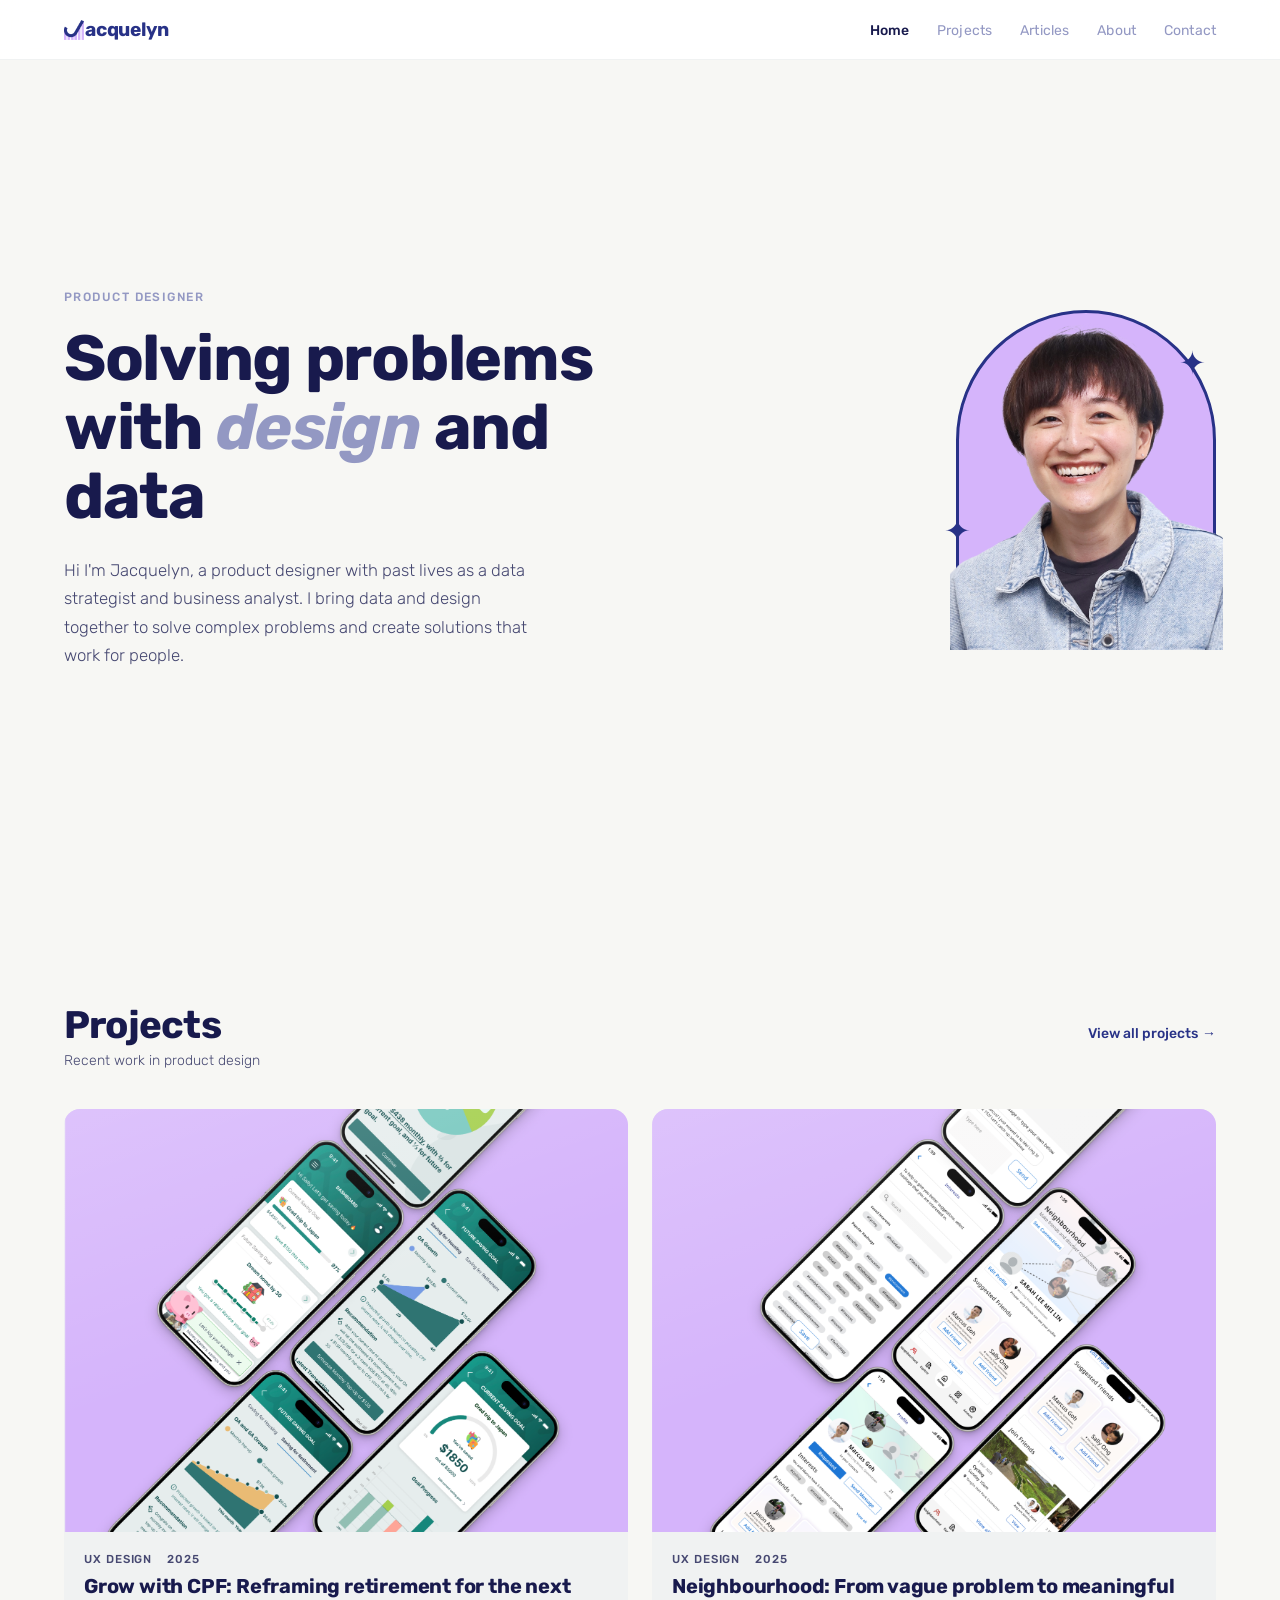
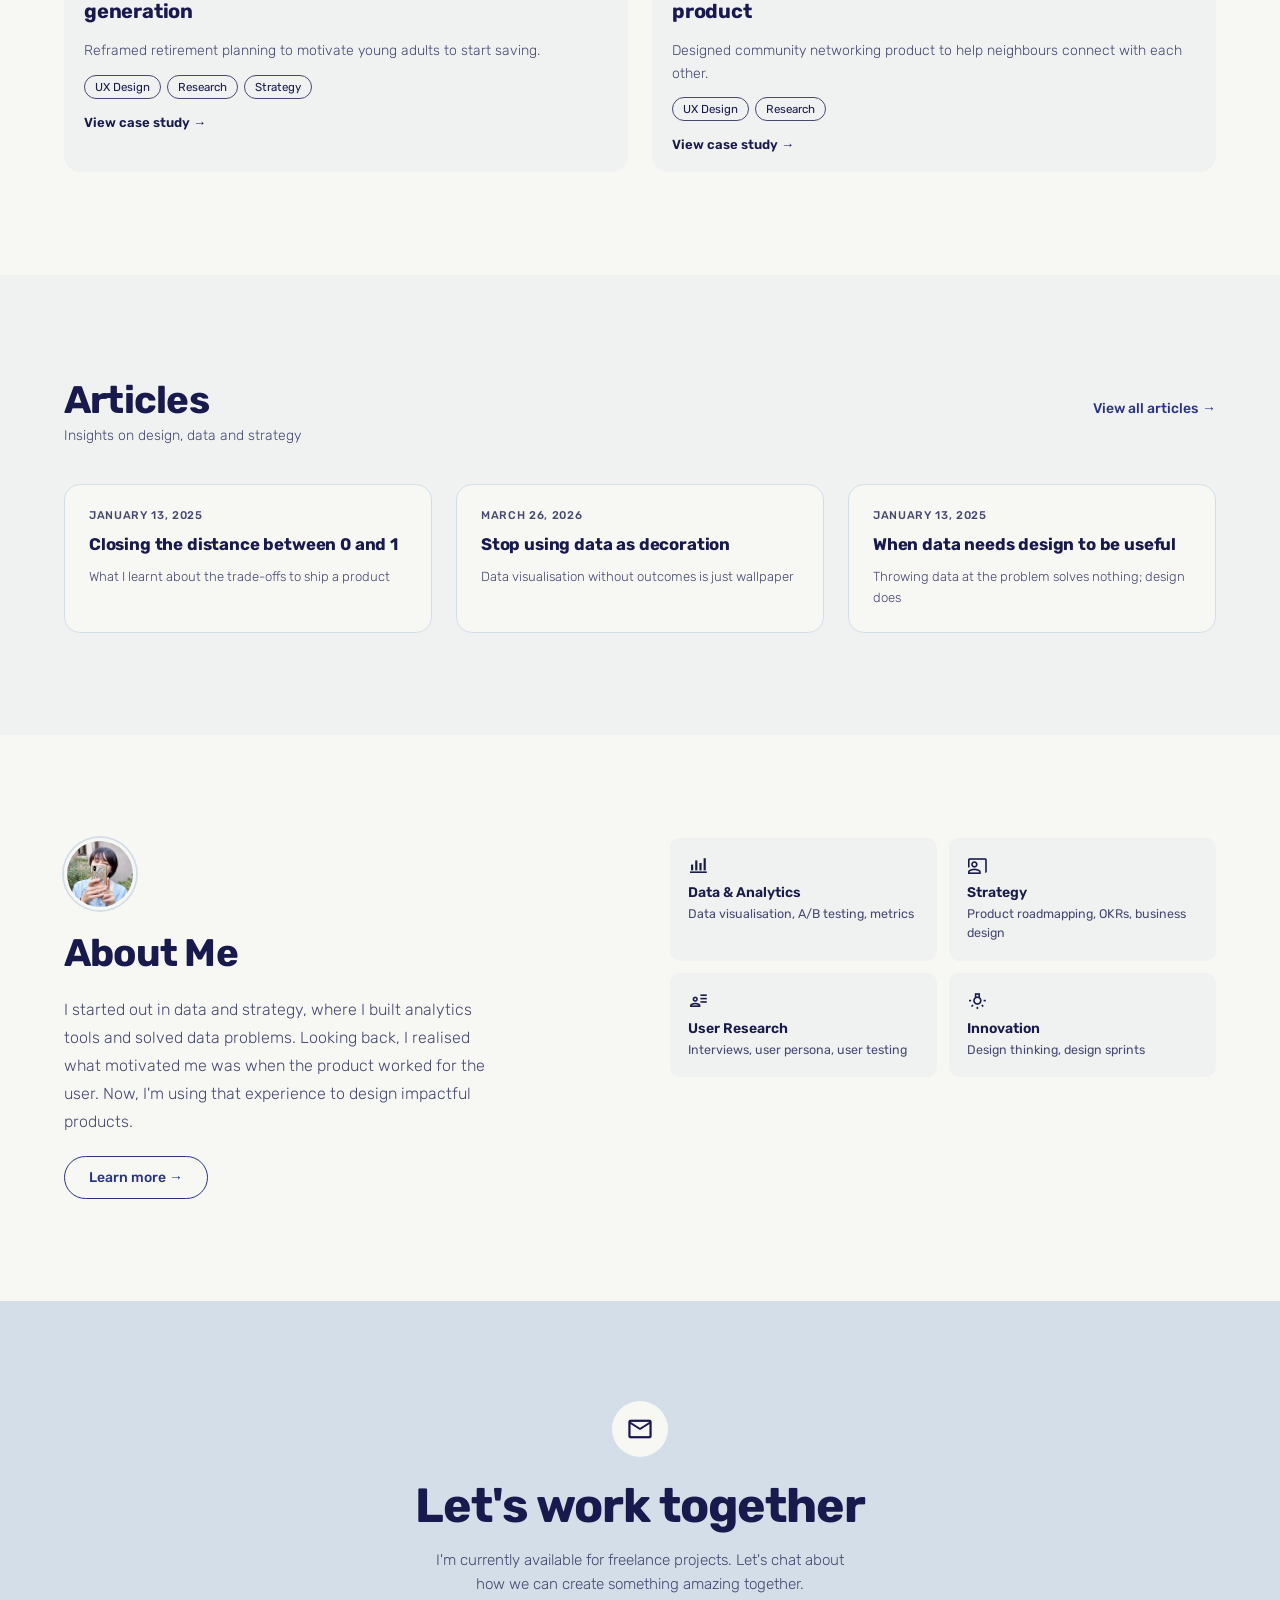
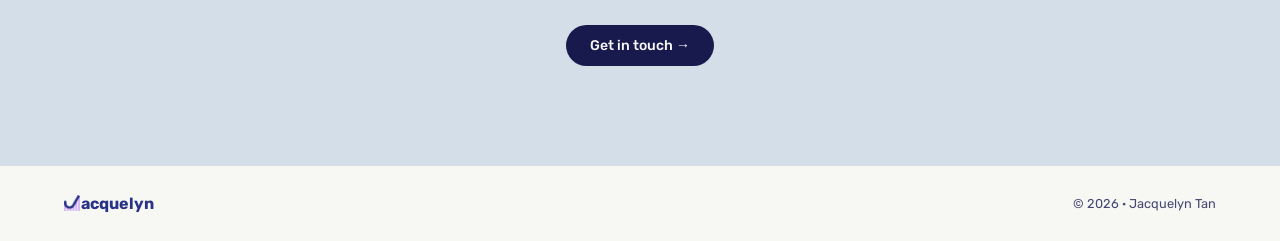
==== commit b32c32de: "Resolve link error" ====
--- a/index.html
+++ b/index.html
@@ -1,297 +1,386 @@
 <!DOCTYPE html>
 <html lang="en">
+
 <head>
-<meta charset="UTF-8">
-<meta name="viewport" content="width=device-width, initial-scale=1.0">
-<title>Jacquelyn — Product Designer</title>
-<link rel="preconnect" href="https://fonts.googleapis.com">
-<link rel="preconnect" href="https://fonts.gstatic.com" crossorigin>
-<link href="https://fonts.googleapis.com/css2?family=Rubik:ital,wght@0,300..900;1,300..900&display=swap" rel="stylesheet">
-<link rel="stylesheet" href="https://fonts.googleapis.com/css2?family=Material+Symbols+Outlined&icon_names=bar_chart_4_bars,co_present,mail,user_attributes,wb_incandescent" />
-<link rel="stylesheet" href="styles.css">
-<style>
-  /* PAGE-SPECIFIC STYLES (home only) */
-
-  /* ── HERO ── */
-  .hero {
-    min-height: calc(100vh - 60px);
-    display: grid;
-    grid-template-columns: 1fr auto;
-    align-items: center;
-    gap: 40px;
-    padding-top: clamp(40px, 8vw, 100px);
-    padding-bottom: clamp(40px, 8vw, 100px);
-    position: relative;
-    overflow: hidden;
-  }
-
-  .hero::before {
-    content: '';
-    position: absolute;
-    top: -120px;
-    right: -80px;
-    width: 500px;
-    height: 500px;
-    pointer-events: none;
-  }
-
-  .hero-label {
-    font-size: 0.75rem;
-    font-weight: 500;
-    letter-spacing: 0.12em;
-    text-transform: uppercase;
-    color: var(--purple);
-    margin-bottom: 20px;
-    display: block;
-  }
-
-  .hero-title {
-    font-family: var(--font-display);
-    font-size: clamp(2.4rem, 5vw, 4.2rem);
-    line-height: 1.08;
-    letter-spacing: -0.02em;
-    color: var(--black);
-    margin-bottom: 24px;
-    max-width: 560px;
-  }
-
-  .hero-title em {
-    font-style: italic;
-    color: var(--purple);
-  }
-
-  .hero-bio {
-    font-size: clamp(0.95rem, 1.5vw, 1.05rem);
-    color: var(--gray);
-    line-height: 1.7;
-    max-width: 480px;
-    font-weight: 300;
-  }
-
-  .hero-image-wrap {
-    position: relative;
-    width: clamp(250px, 28vw, 260px);
-    display: flex;
-    justify-content: center;
-  }
-
-  .hero-arch {
-    width: clamp(250px, 24vw, 260px);
-    height: clamp(260px, 28vw, 340px);
-    border-radius: 9999px 9999px 0 0;
-    background: var(--secondary);
-    border: 3px solid var(--navy);
-  }
-  
-  .hero-photo {
-    position: absolute;
-    bottom: 0px;
-    width: 105%;
-    height: 110%;
-    object-fit: cover;
-    object-position: top;
-  }
-
-  .hero-image-wrap .sparkle {
-    position: absolute;
-    font-size: 2.0rem;
-    color: var(--navy);
-    animation: spin 4s linear infinite;
-  }
-  .sparkle-1 { top: 34px; right: 10px; }
-  .sparkle-2 { bottom: 100px; left: -12px; animation-direction: reverse; animation-duration: 6s; }
-
-  @keyframes spin {
-    from { transform: rotate(0deg); }
-    to { transform: rotate(360deg); }
-  }
-
-  /* ── PROJECTS ── */
-  .projects { background: var(--white); }
-  .projects-grid { display: grid; grid-template-columns: repeat(2, 1fr); gap: 24px; }
-
-  /* ── ARTICLES ── */
-  .articles { background: var(--gray-light); }
-  .articles-list { display: grid; grid-template-columns: repeat(3, 1fr); gap: 24px; }
-
-  /* ── ABOUT ── */
-  .about { background: var(--white); }
-  .about-grid {
-    display: grid;
-    grid-template-columns: 1fr 1fr;
-    gap: 60px;
-    align-items: start;
-  }
-  .about-left { display: flex; flex-direction: column; gap: 20px; }
-  .about-avatar {
-    width: 72px;
-    height: 72px;
-    border-radius: 50%;
-    background: linear-gradient(135deg, var(--purple-light), var(--purple-mid));
-    display: flex;
-    align-items: center;
-    justify-content: center;
-    font-size: 2rem;
-    border: 3px solid var(--white);
-    box-shadow: 0 0 0 2px var(--purple-mid);
-  }
-  .about-text {
-    font-size: 1rem;
-    color: var(--gray);
-    line-height: 1.75;
-    font-weight: 300;
-    max-width: 440px;
-  }
-  
-  .skills-grid {
-    display: grid;
-    grid-template-columns: 1fr 1fr;
-    gap: 12px;
-  }
-
-  .skill-card {
-    background: var(--gray-light);
-    border-radius: var(--radius-sm);
-    padding: 18px;
-    transition: background 0.2s;
-  }
-  .skill-card:hover { background: var(--purple-light); }
-
-  .skill-icon {
-    font-size: 1.3rem;
-    margin-bottom: 8px;
-    display: block;
-  }
-
-  .skill-name {
-    font-size: 0.875rem;
-    font-weight: 600;
-    color: var(--black);
-    margin-bottom: 4px;
-  }
-
-  .skill-desc {
-    font-size: 0.78rem;
-    color: var(--gray);
-    line-height: 1.5;
-  }
-
-  @media (max-width: 768px) {
-    .hero { grid-template-columns: 1fr; text-align: center; min-height: auto; }
-    .hero-content { order: 2; } .hero-image-wrap { order: 1; margin: 0 auto; }
-    .hero-title { max-width: 100%; margin: 0 auto 20px; }
-    .hero-bio { max-width: 100%; margin: 0 auto; }
-    .projects-grid { grid-template-columns: 1fr; }
-    .articles-list { grid-template-columns: 1fr; }
-    .about-grid { grid-template-columns: 1fr; gap: 40px; }
-    .skills-grid { grid-template-columns: 1fr 1fr; }
-  }
-  @media (max-width: 480px) { .skills-grid { grid-template-columns: 1fr; } }
-</style>
+  <meta charset="UTF-8">
+  <meta name="viewport" content="width=device-width, initial-scale=1.0">
+  <title>Jacquelyn — Product Designer</title>
+  <link rel="preconnect" href="https://fonts.googleapis.com">
+  <link rel="preconnect" href="https://fonts.gstatic.com" crossorigin>
+  <link href="https://fonts.googleapis.com/css2?family=Rubik:ital,wght@0,300..900;1,300..900&display=swap"
+    rel="stylesheet">
+  <link rel="stylesheet"
+    href="https://fonts.googleapis.com/css2?family=Material+Symbols+Outlined&icon_names=bar_chart_4_bars,co_present,mail,user_attributes,wb_incandescent" />
+  <link rel="stylesheet" href="styles.css">
+  <style>
+    /* PAGE-SPECIFIC STYLES (home only) */
+
+    /* ── HERO ── */
+    .hero {
+      min-height: calc(100vh - 60px);
+      display: grid;
+      grid-template-columns: 1fr auto;
+      align-items: center;
+      gap: 40px;
+      padding-top: clamp(40px, 8vw, 100px);
+      padding-bottom: clamp(40px, 8vw, 100px);
+      position: relative;
+      overflow: hidden;
+    }
+
+    .hero::before {
+      content: '';
+      position: absolute;
+      top: -120px;
+      right: -80px;
+      width: 500px;
+      height: 500px;
+      pointer-events: none;
+    }
+
+    .hero-label {
+      font-size: 0.75rem;
+      font-weight: 500;
+      letter-spacing: 0.12em;
+      text-transform: uppercase;
+      color: var(--purple);
+      margin-bottom: 20px;
+      display: block;
+    }
+
+    .hero-title {
+      font-family: var(--font-display);
+      font-size: clamp(2.4rem, 5vw, 4.2rem);
+      line-height: 1.08;
+      letter-spacing: -0.02em;
+      color: var(--black);
+      margin-bottom: 24px;
+      max-width: 560px;
+    }
+
+    .hero-title em {
+      font-style: italic;
+      color: var(--purple);
+    }
+
+    .hero-bio {
+      font-size: clamp(0.95rem, 1.5vw, 1.05rem);
+      color: var(--gray);
+      line-height: 1.7;
+      max-width: 480px;
+      font-weight: 300;
+    }
+
+    .hero-image-wrap {
+      position: relative;
+      width: clamp(250px, 28vw, 260px);
+      display: flex;
+      justify-content: center;
+    }
+
+    .hero-arch {
+      width: clamp(250px, 24vw, 260px);
+      height: clamp(260px, 28vw, 340px);
+      border-radius: 9999px 9999px 0 0;
+      background: var(--secondary);
+      border: 3px solid var(--navy);
+    }
+
+    .hero-photo {
+      position: absolute;
+      bottom: 0px;
+      width: 105%;
+      height: 110%;
+      object-fit: cover;
+      object-position: top;
+    }
+
+    .hero-image-wrap .sparkle {
+      position: absolute;
+      font-size: 2.0rem;
+      color: var(--navy);
+      animation: spin 4s linear infinite;
+    }
+
+    .sparkle-1 {
+      top: 34px;
+      right: 10px;
+    }
+
+    .sparkle-2 {
+      bottom: 100px;
+      left: -12px;
+      animation-direction: reverse;
+      animation-duration: 6s;
+    }
+
+    @keyframes spin {
+      from {
+        transform: rotate(0deg);
+      }
+
+      to {
+        transform: rotate(360deg);
+      }
+    }
+
+    /* ── PROJECTS ── */
+    .projects {
+      background: var(--white);
+    }
+
+    .projects-grid {
+      display: grid;
+      grid-template-columns: repeat(2, 1fr);
+      gap: 24px;
+    }
+
+    /* ── ARTICLES ── */
+    .articles {
+      background: var(--gray-light);
+    }
+
+    .articles-list {
+      display: grid;
+      grid-template-columns: repeat(3, 1fr);
+      gap: 24px;
+    }
+
+    /* ── ABOUT ── */
+    .about {
+      background: var(--white);
+    }
+
+    .about-grid {
+      display: grid;
+      grid-template-columns: 1fr 1fr;
+      gap: 60px;
+      align-items: start;
+    }
+
+    .about-left {
+      display: flex;
+      flex-direction: column;
+      gap: 20px;
+    }
+
+    .about-avatar {
+      width: 72px;
+      height: 72px;
+      border-radius: 50%;
+      background: linear-gradient(135deg, var(--purple-light), var(--purple-mid));
+      display: flex;
+      align-items: center;
+      justify-content: center;
+      font-size: 2rem;
+      border: 3px solid var(--white);
+      box-shadow: 0 0 0 2px var(--purple-mid);
+    }
+
+    .about-text {
+      font-size: 1rem;
+      color: var(--gray);
+      line-height: 1.75;
+      font-weight: 300;
+      max-width: 440px;
+    }
+
+    .skills-grid {
+      display: grid;
+      grid-template-columns: 1fr 1fr;
+      gap: 12px;
+    }
+
+    .skill-card {
+      background: var(--gray-light);
+      border-radius: var(--radius-sm);
+      padding: 18px;
+      transition: background 0.2s;
+    }
+
+    .skill-card:hover {
+      background: var(--purple-light);
+    }
+
+    .skill-icon {
+      font-size: 1.3rem;
+      margin-bottom: 8px;
+      display: block;
+    }
+
+    .skill-name {
+      font-size: 0.875rem;
+      font-weight: 600;
+      color: var(--black);
+      margin-bottom: 4px;
+    }
+
+    .skill-desc {
+      font-size: 0.78rem;
+      color: var(--gray);
+      line-height: 1.5;
+    }
+
+    @media (max-width: 768px) {
+      .hero {
+        grid-template-columns: 1fr;
+        text-align: center;
+        min-height: auto;
+      }
+
+      .hero-content {
+        order: 2;
+      }
+
+      .hero-image-wrap {
+        order: 1;
+        margin: 0 auto;
+      }
+
+      .hero-title {
+        max-width: 100%;
+        margin: 0 auto 20px;
+      }
+
+      .hero-bio {
+        max-width: 100%;
+        margin: 0 auto;
+      }
+
+      .projects-grid {
+        grid-template-columns: 1fr;
+      }
+
+      .articles-list {
+        grid-template-columns: 1fr;
+      }
+
+      .about-grid {
+        grid-template-columns: 1fr;
+        gap: 40px;
+      }
+
+      .skills-grid {
+        grid-template-columns: 1fr 1fr;
+      }
+    }
+
+    @media (max-width: 480px) {
+      .skills-grid {
+        grid-template-columns: 1fr;
+      }
+    }
+  </style>
 </head>
+
 <body>
 
-<div id="nav-placeholder"></div>
-
-<!-- HERO -->
-<section class="hero" id="hero">
-  <div class="hero-content">
-    <span class="hero-label">Product Designer</span>
-    <h1 class="hero-title">Solving problems with <em>design</em> and data</h1>
-    <p class="hero-bio">Hi I'm Jacquelyn, a product designer with past lives as a data strategist and business analyst. I bring data and design together to solve complex problems and create solutions that work for people.</p>
-  </div>
-  <div class="hero-image-wrap">
-    <div class="hero-arch"></div>
-    <span class="sparkle sparkle-1">✦</span>
-    <span class="sparkle sparkle-2">✦</span>
-    <img src="https://jacquxes.github.io/hero.png" alt="Jacquelyn" class="hero-photo">
-  </div>
-</section>
-
-<!-- PROJECTS -->
-<section class="projects" id="projects">
-  <div class="section-header fade-up">
-    <div>
-      <h2 class="section-title">Projects</h2>
-      <p class="section-sub">Recent work in product design</p>
-    </div>
-    <a href="projects.html" class="view-all">View all projects</a>
-  </div>
-  <div class="projects-grid" id="home-projects"></div>
-</section>
-
-<!-- ARTICLES -->
-<section class="articles" id="articles">
-  <div class="section-header fade-up">
-    <div>
-      <h2 class="section-title">Articles</h2>
-      <p class="section-sub">Insights on design, data and strategy</p>
-    </div>
-    <a href="article.html" class="view-all">View all articles</a>
-  </div>
-  <div class="articles-list">
-    <a href="#" class="article-card fade-up d1">
-      <p class="article-date">January 13, 2025</p>
-      <h3 class="article-title">Closing the distance between 0 and 1</h3>
-      <p class="article-desc">What I learnt about the trade-offs to ship a product</p>
-    </a>
-    <a href="#" class="article-card fade-up d2">
-      <p class="article-date">January 13, 2025</p>
-      <h3 class="article-title">Stop using data as decoration</h3>
-      <p class="article-desc">Data visualisation without outcomes is just wallpaper</p>
-    </a>
-    <a href="#" class="article-card fade-up d3">
-      <p class="article-date">January 13, 2025</p>
-      <h3 class="article-title">When data needs design to be useful</h3>
-      <p class="article-desc">Throwing data at the problem solves nothing; design does</p>
-    </a>
-  </div>
-</section>
-
-<!-- ABOUT -->
-<section class="about" id="about">
-  <div class="about-grid">
-    <div class="about-left fade-up">
-      <img src="https://jacquxes.github.io/avatar.png" alt="Jacquelyn" class="about-avatar">
-      <h2 class="section-title" style="font-size:clamp(1.8rem,3vw,2.4rem);">About Me</h2>
-      <p class="about-text">I started out in data and strategy, where I built analytics tools and solved data problems. Looking back, I realised what motivated me was when the product worked for the user. Now, I'm using that experience to design impactful products.</p>
-      <a href="#" class="btn btn-outline" style="align-self:flex-start;">Learn more →</a>
-    </div>
-    <div class="skills-grid fade-up d1">
-      <div class="skill-card">
-        <span class="skill-icon material-symbols-outlined">bar_chart_4_bars</span>
-        <p class="skill-name">Data &amp; Analytics</p>
-        <p class="skill-desc">Data visualisation, A/B testing, metrics</p>
+  <div id="nav-placeholder"></div>
+
+  <!-- HERO -->
+  <section class="hero" id="hero">
+    <div class="hero-content">
+      <span class="hero-label">Product Designer</span>
+      <h1 class="hero-title">Solving problems with <em>design</em> and data</h1>
+      <p class="hero-bio">Hi I'm Jacquelyn, a product designer with past lives as a data strategist and business
+        analyst. I bring data and design together to solve complex problems and create solutions that work for people.
+      </p>
+    </div>
+    <div class="hero-image-wrap">
+      <div class="hero-arch"></div>
+      <span class="sparkle sparkle-1">✦</span>
+      <span class="sparkle sparkle-2">✦</span>
+      <img src="https://jacquxes.github.io/hero.png" alt="Jacquelyn" class="hero-photo">
+    </div>
+  </section>
+
+  <!-- PROJECTS -->
+  <section class="projects" id="projects">
+    <div class="section-header fade-up">
+      <div>
+        <h2 class="section-title">Projects</h2>
+        <p class="section-sub">Recent work in product design</p>
       </div>
-      <div class="skill-card">
-        <span class="skill-icon material-symbols-outlined">co_present</span>
-        <p class="skill-name">Strategy</p>
-        <p class="skill-desc">Product roadmapping, OKRs, business design</p>
+      <a href="projects.html" class="view-all">View all projects</a>
+    </div>
+    <div class="projects-grid" id="home-projects"></div>
+  </section>
+
+  <!-- ARTICLES -->
+  <section class="articles" id="articles">
+    <div class="section-header fade-up">
+      <div>
+        <h2 class="section-title">Articles</h2>
+        <p class="section-sub">Insights on design, data and strategy</p>
       </div>
-      <div class="skill-card">
-        <span class="skill-icon material-symbols-outlined">user_attributes</span>
-        <p class="skill-name">User Research</p>
-        <p class="skill-desc">Interviews, user persona, user testing</p>
+      <a href="article.html" class="view-all">View all articles</a>
+    </div>
+    <div class="articles-list">
+      <a href="#" class="article-card fade-up d1">
+        <p class="article-date">January 13, 2025</p>
+        <h3 class="article-title">Closing the distance between 0 and 1</h3>
+        <p class="article-desc">What I learnt about the trade-offs to ship a product</p>
+      </a>
+      <a href="https://medium.com/@jacquxes/stop-using-data-as-decoration-c8cc7ef0eba2" class="article-card fade-up d2">
+        <p class="article-date">March 26, 2026</p>
+        <h3 class="article-title">Stop using data as decoration</h3>
+        <p class="article-desc">Data visualisation without outcomes is just wallpaper</p>
+      </a>
+      <a href="#" class="article-card fade-up d3">
+        <p class="article-date">January 13, 2025</p>
+        <h3 class="article-title">When data needs design to be useful</h3>
+        <p class="article-desc">Throwing data at the problem solves nothing; design does</p>
+      </a>
+    </div>
+  </section>
+
+  <!-- ABOUT -->
+  <section class="about" id="about">
+    <div class="about-grid">
+      <div class="about-left fade-up">
+        <img src="https://jacquxes.github.io/avatar.png" alt="Jacquelyn" class="about-avatar">
+        <h2 class="section-title" style="font-size:clamp(1.8rem,3vw,2.4rem);">About Me</h2>
+        <p class="about-text">I started out in data and strategy, where I built analytics tools and solved data
+          problems. Looking back, I realised what motivated me was when the product worked for the user. Now, I'm using
+          that experience to design impactful products.</p>
+        <a href="#" class="btn btn-outline" style="align-self:flex-start;">Learn more →</a>
       </div>
-      <div class="skill-card">
-        <span class="skill-icon material-symbols-outlined">wb_incandescent</span>
-        <p class="skill-name">Innovation</p>
-        <p class="skill-desc">Design thinking, design sprints</p>
+      <div class="skills-grid fade-up d1">
+        <div class="skill-card">
+          <span class="skill-icon material-symbols-outlined">bar_chart_4_bars</span>
+          <p class="skill-name">Data &amp; Analytics</p>
+          <p class="skill-desc">Data visualisation, A/B testing, metrics</p>
+        </div>
+        <div class="skill-card">
+          <span class="skill-icon material-symbols-outlined">co_present</span>
+          <p class="skill-name">Strategy</p>
+          <p class="skill-desc">Product roadmapping, OKRs, business design</p>
+        </div>
+        <div class="skill-card">
+          <span class="skill-icon material-symbols-outlined">user_attributes</span>
+          <p class="skill-name">User Research</p>
+          <p class="skill-desc">Interviews, user persona, user testing</p>
+        </div>
+        <div class="skill-card">
+          <span class="skill-icon material-symbols-outlined">wb_incandescent</span>
+          <p class="skill-name">Innovation</p>
+          <p class="skill-desc">Design thinking, design sprints</p>
+        </div>
       </div>
     </div>
-  </div>
-</section>
-
-<div id="cta-placeholder"></div>
-<div id="footer-placeholder"></div>
-
-<script src="components.js"></script>
-<script>
-  renderNav('Home');
-  renderCTA();
-  renderFooter();
-  renderProjectCards('home-projects', { limit: 2 });
-  initScrollAnimations();
-</script>
+  </section>
+
+  <div id="cta-placeholder"></div>
+  <div id="footer-placeholder"></div>
+
+  <script src="components.js"></script>
+  <script>
+    renderNav('Home');
+    renderCTA();
+    renderFooter();
+    renderProjectCards('home-projects', { limit: 2 });
+    initScrollAnimations();
+  </script>
 </body>
-</html>
+
+</html>
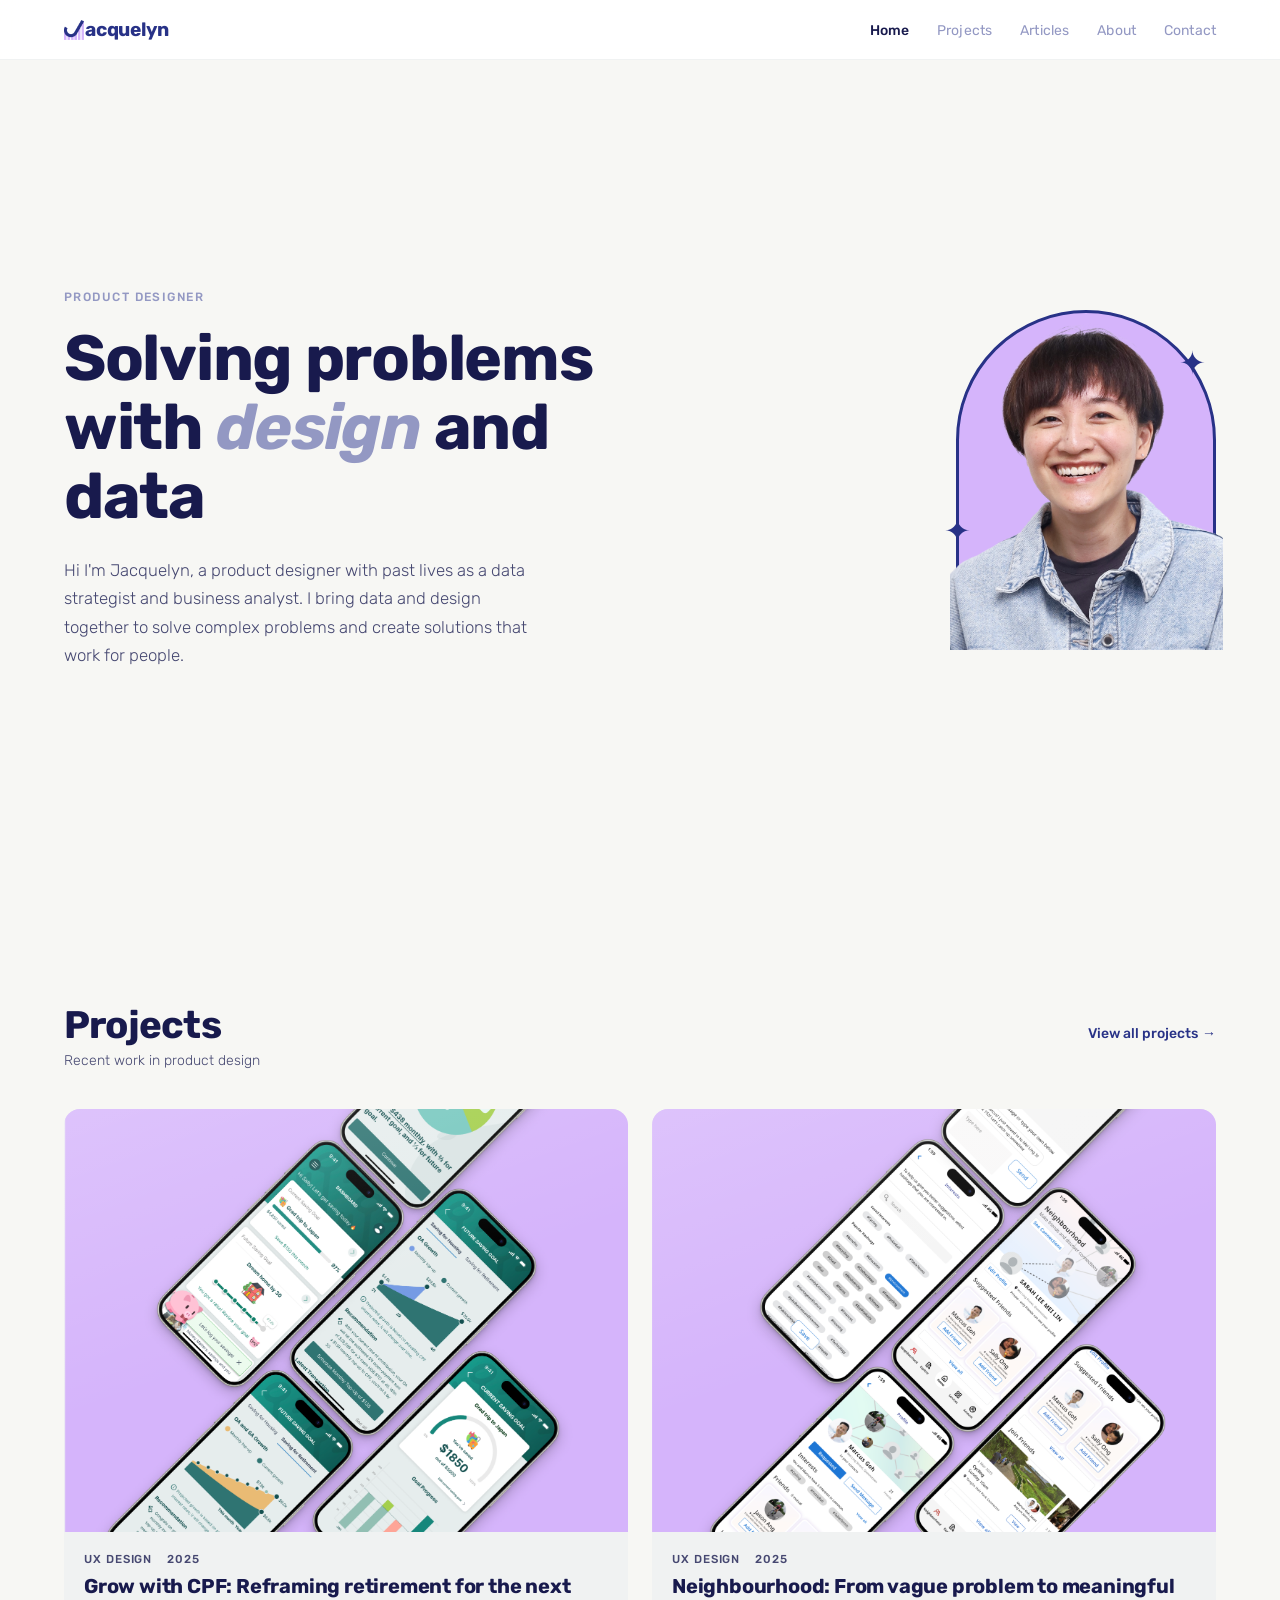
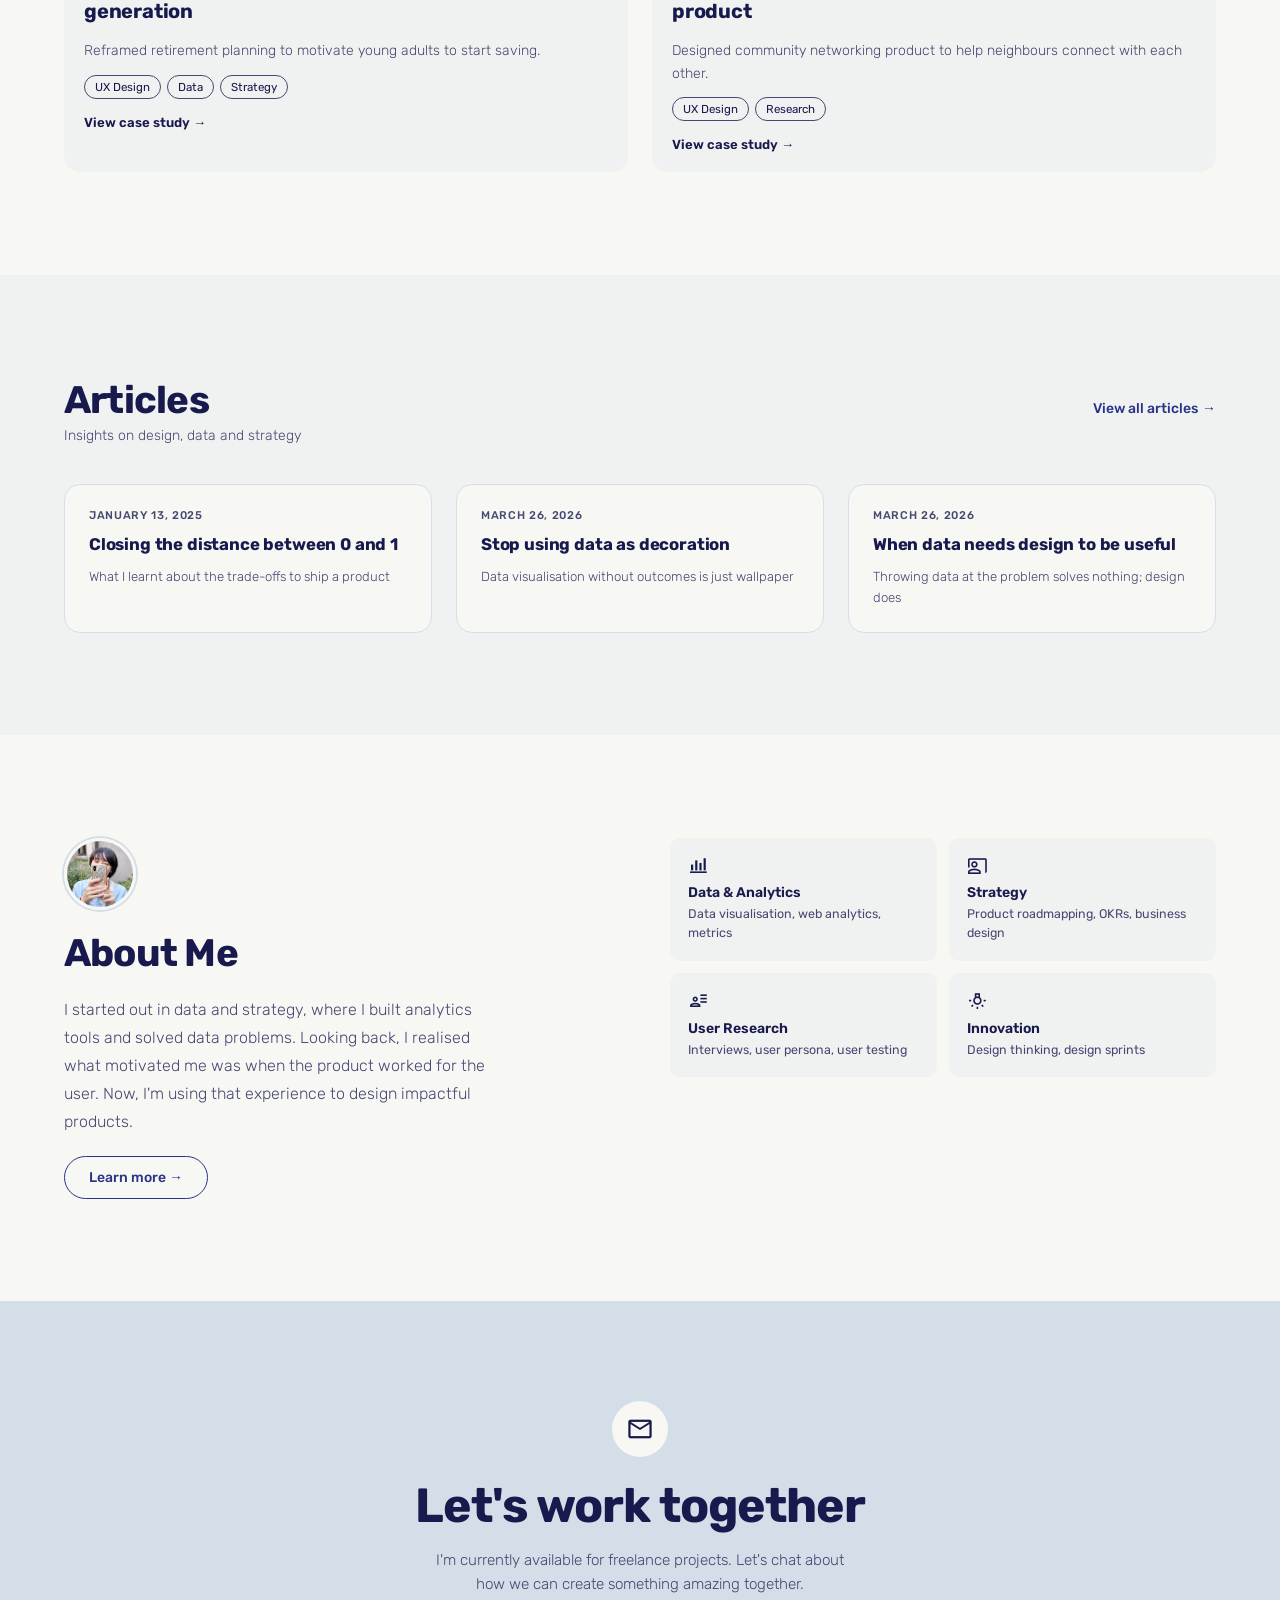
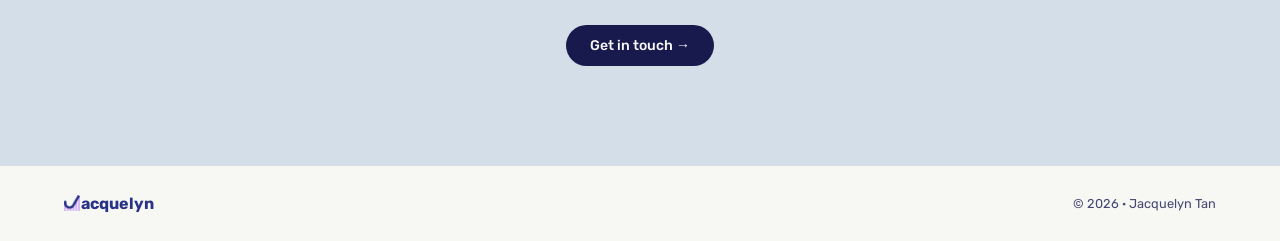
==== commit ff02db7f: "Edit CPF case study page" ====
--- a/index.html
+++ b/index.html
@@ -326,8 +326,9 @@
         <h3 class="article-title">Stop using data as decoration</h3>
         <p class="article-desc">Data visualisation without outcomes is just wallpaper</p>
       </a>
-      <a href="#" class="article-card fade-up d3">
-        <p class="article-date">January 13, 2025</p>
+      <a href="https://medium.com/@jacquxes/when-data-needs-design-to-be-useful-93272a789863"
+        class="article-card fade-up d3">
+        <p class="article-date">March 26, 2026</p>
         <h3 class="article-title">When data needs design to be useful</h3>
         <p class="article-desc">Throwing data at the problem solves nothing; design does</p>
       </a>
@@ -343,13 +344,14 @@
         <p class="about-text">I started out in data and strategy, where I built analytics tools and solved data
           problems. Looking back, I realised what motivated me was when the product worked for the user. Now, I'm using
           that experience to design impactful products.</p>
-        <a href="#" class="btn btn-outline" style="align-self:flex-start;">Learn more →</a>
+        <a href="https://jacquxes.github.io/about.html" class="btn btn-outline" style="align-self:flex-start;">Learn
+          more →</a>
       </div>
       <div class="skills-grid fade-up d1">
         <div class="skill-card">
           <span class="skill-icon material-symbols-outlined">bar_chart_4_bars</span>
           <p class="skill-name">Data &amp; Analytics</p>
-          <p class="skill-desc">Data visualisation, A/B testing, metrics</p>
+          <p class="skill-desc">Data visualisation, web analytics, metrics</p>
         </div>
         <div class="skill-card">
           <span class="skill-icon material-symbols-outlined">co_present</span>
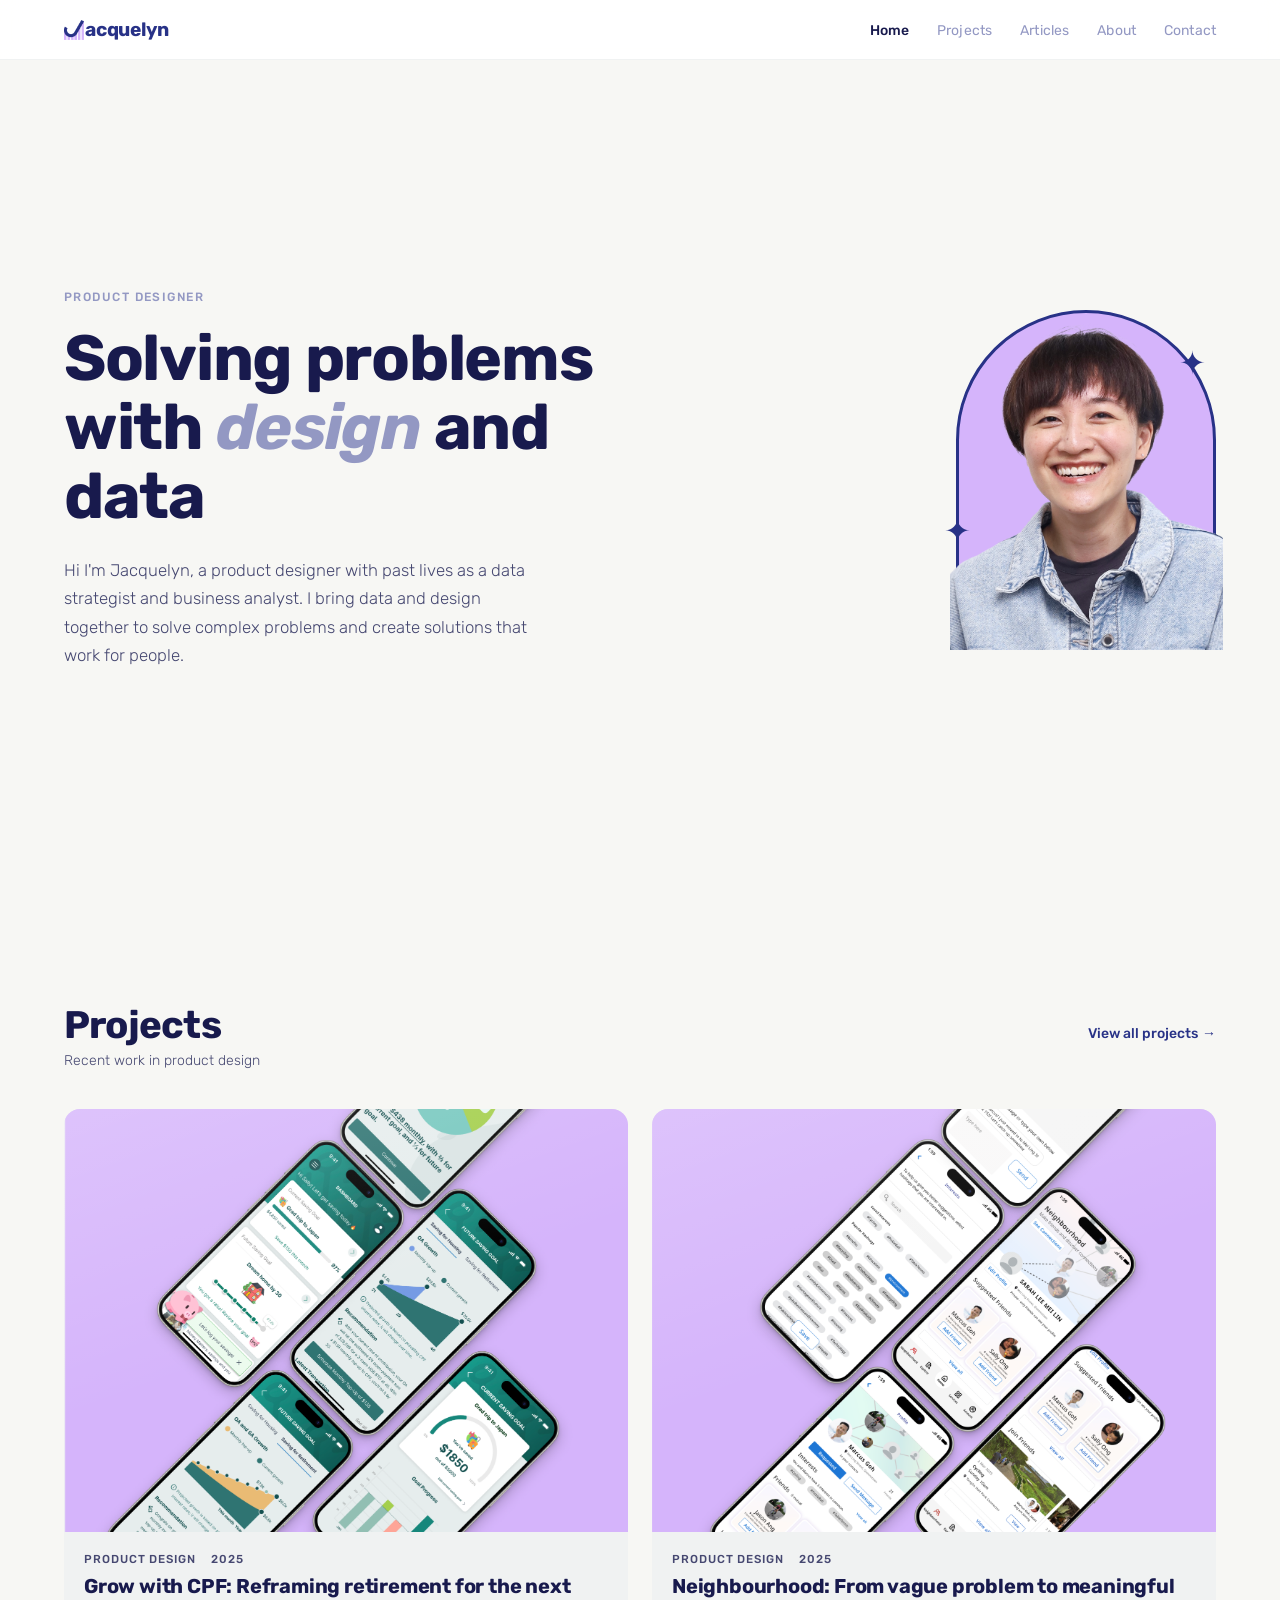
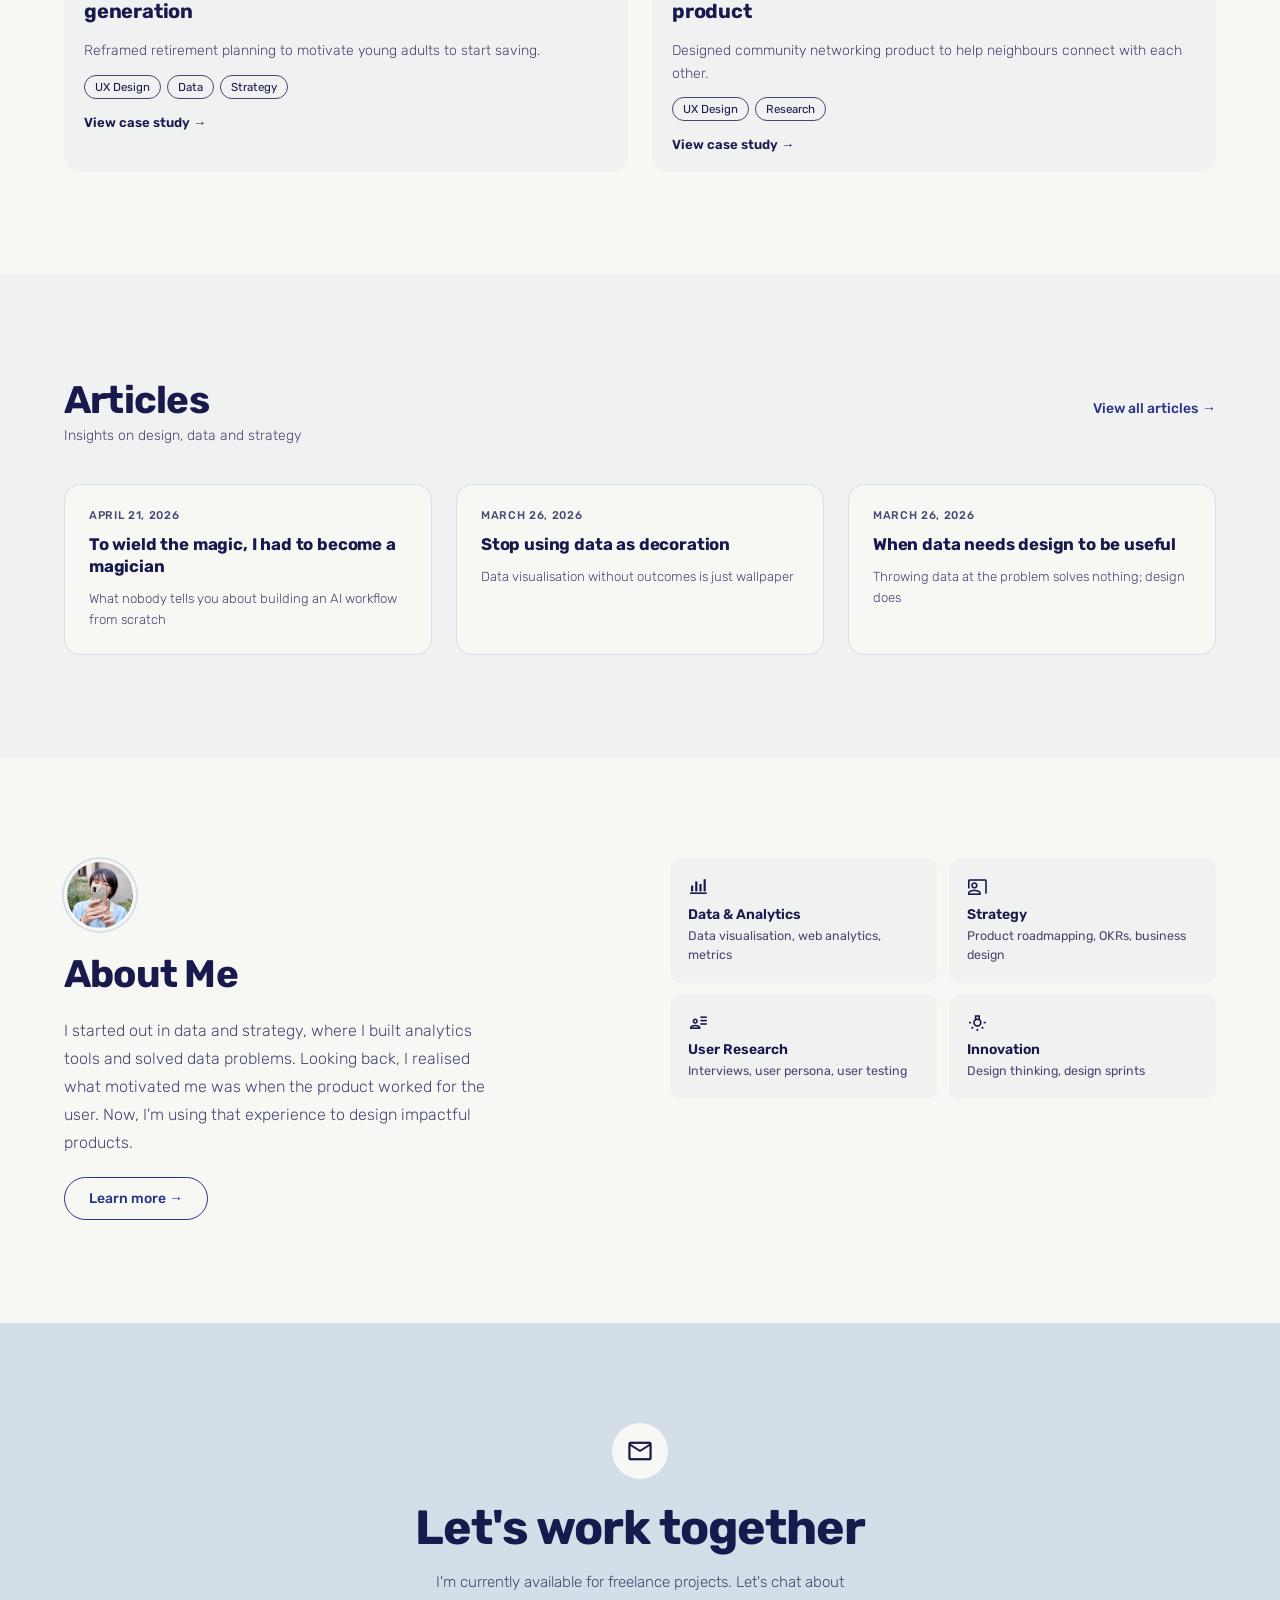
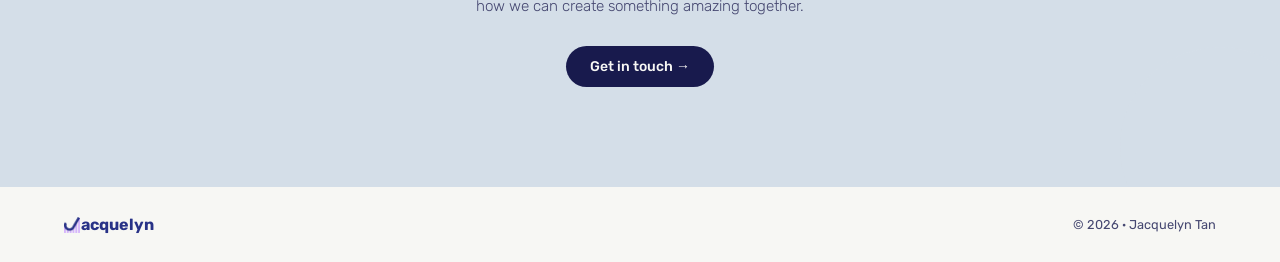
==== commit 01e24f55: "Updated article" ====
--- a/index.html
+++ b/index.html
@@ -316,10 +316,11 @@
       <a href="article.html" class="view-all">View all articles</a>
     </div>
     <div class="articles-list">
-      <a href="#" class="article-card fade-up d1">
-        <p class="article-date">January 13, 2025</p>
-        <h3 class="article-title">Closing the distance between 0 and 1</h3>
-        <p class="article-desc">What I learnt about the trade-offs to ship a product</p>
+      <a href="https://medium.com/@jacquxes/to-wield-the-magic-i-had-to-become-a-magician-760f08ba2ab2"
+        class="article-card fade-up d1">
+        <p class="article-date">April 21, 2026</p>
+        <h3 class="article-title">To wield the magic, I had to become a magician</h3>
+        <p class="article-desc">What nobody tells you about building an AI workflow from scratch</p>
       </a>
       <a href="https://medium.com/@jacquxes/stop-using-data-as-decoration-c8cc7ef0eba2" class="article-card fade-up d2">
         <p class="article-date">March 26, 2026</p>
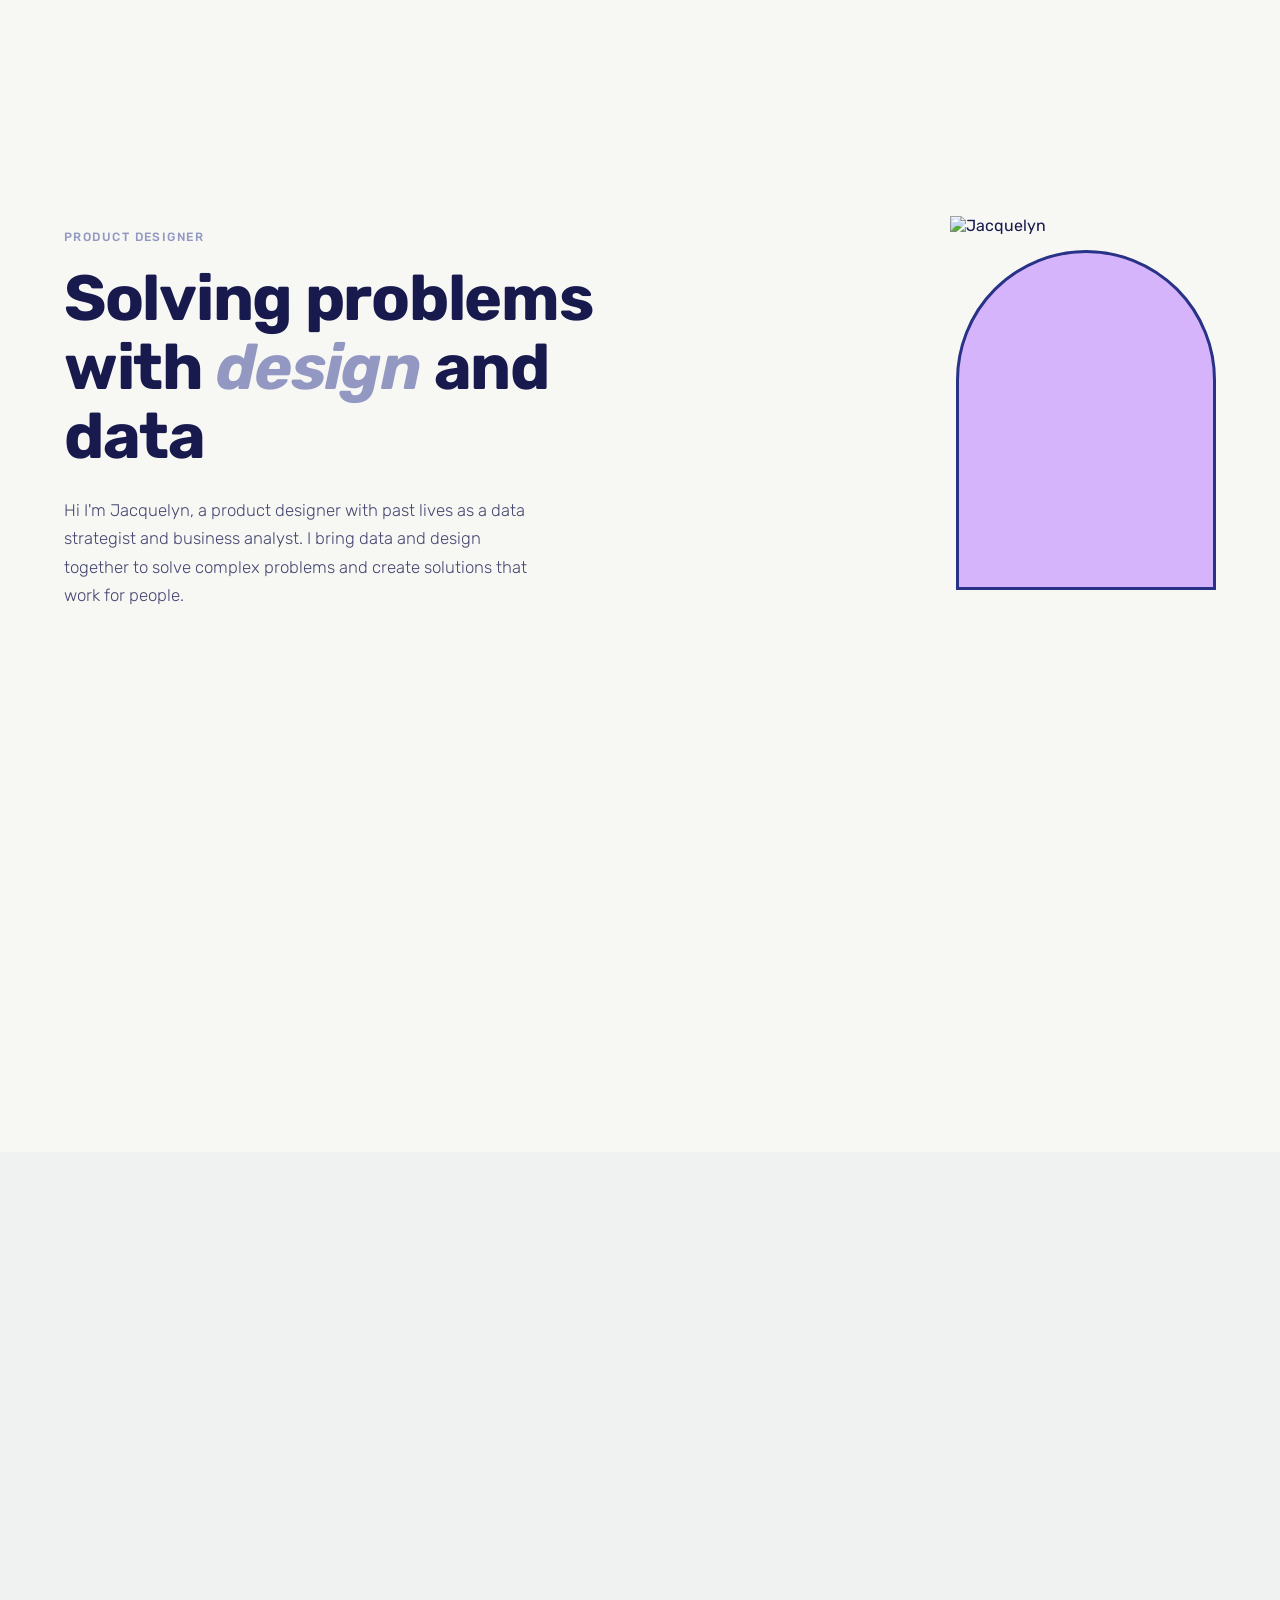
==== commit 156f570f: "Edited file ref and added AI case study" ====
--- a/index.html
+++ b/index.html
@@ -12,6 +12,7 @@
   <link rel="stylesheet"
     href="https://fonts.googleapis.com/css2?family=Material+Symbols+Outlined&icon_names=bar_chart_4_bars,co_present,mail,user_attributes,wb_incandescent" />
   <link rel="stylesheet" href="styles.css">
+  <link rel="icon" href="favicon.png" type="image/png">
   <style>
     /* PAGE-SPECIFIC STYLES (home only) */
 
@@ -275,7 +276,8 @@
 
 <body>
 
-  <div id="nav-placeholder"></div>
+  <div id=" nav-placeholder">
+  </div>
 
   <!-- HERO -->
   <section class="hero" id="hero">
@@ -288,9 +290,9 @@
     </div>
     <div class="hero-image-wrap">
       <div class="hero-arch"></div>
-      <span class="sparkle sparkle-1">✦</span>
-      <span class="sparkle sparkle-2">✦</span>
-      <img src="https://jacquxes.github.io/hero.png" alt="Jacquelyn" class="hero-photo">
+      <!-- <span class="sparkle sparkle-1">✦</span>
+      <span class="sparkle sparkle-2">✦</span> -->
+      <img src="images/hero.png" alt="Jacquelyn" class="hero-photo">
     </div>
   </section>
 
@@ -340,12 +342,12 @@
   <section class="about" id="about">
     <div class="about-grid">
       <div class="about-left fade-up">
-        <img src="https://jacquxes.github.io/avatar.png" alt="Jacquelyn" class="about-avatar">
+        <img src="images/avatar.png" alt="Jacquelyn" class="about-avatar">
         <h2 class="section-title" style="font-size:clamp(1.8rem,3vw,2.4rem);">About Me</h2>
         <p class="about-text">I started out in data and strategy, where I built analytics tools and solved data
           problems. Looking back, I realised what motivated me was when the product worked for the user. Now, I'm using
           that experience to design impactful products.</p>
-        <a href="https://jacquxes.github.io/about.html" class="btn btn-outline" style="align-self:flex-start;">Learn
+        <a href="about.html" class="btn btn-outline" style="align-self:flex-start;">Learn
           more →</a>
       </div>
       <div class="skills-grid fade-up d1">
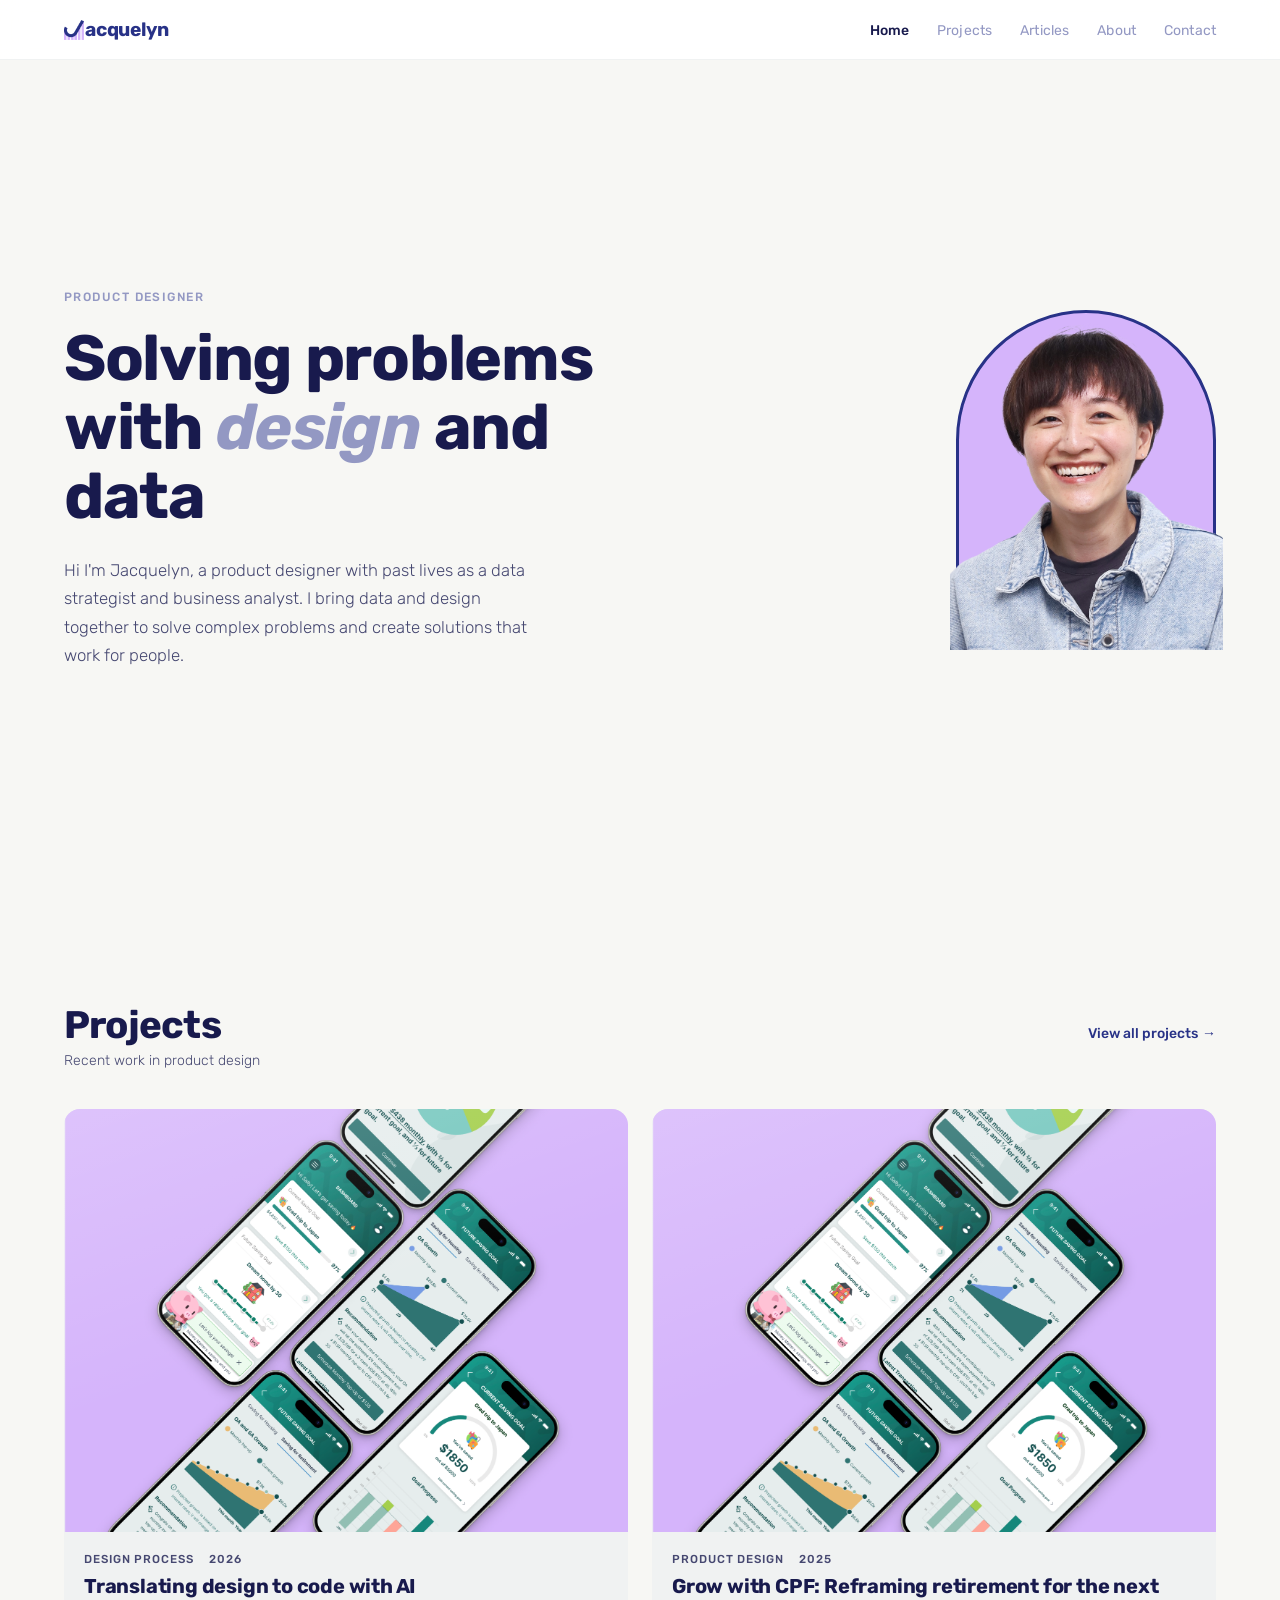
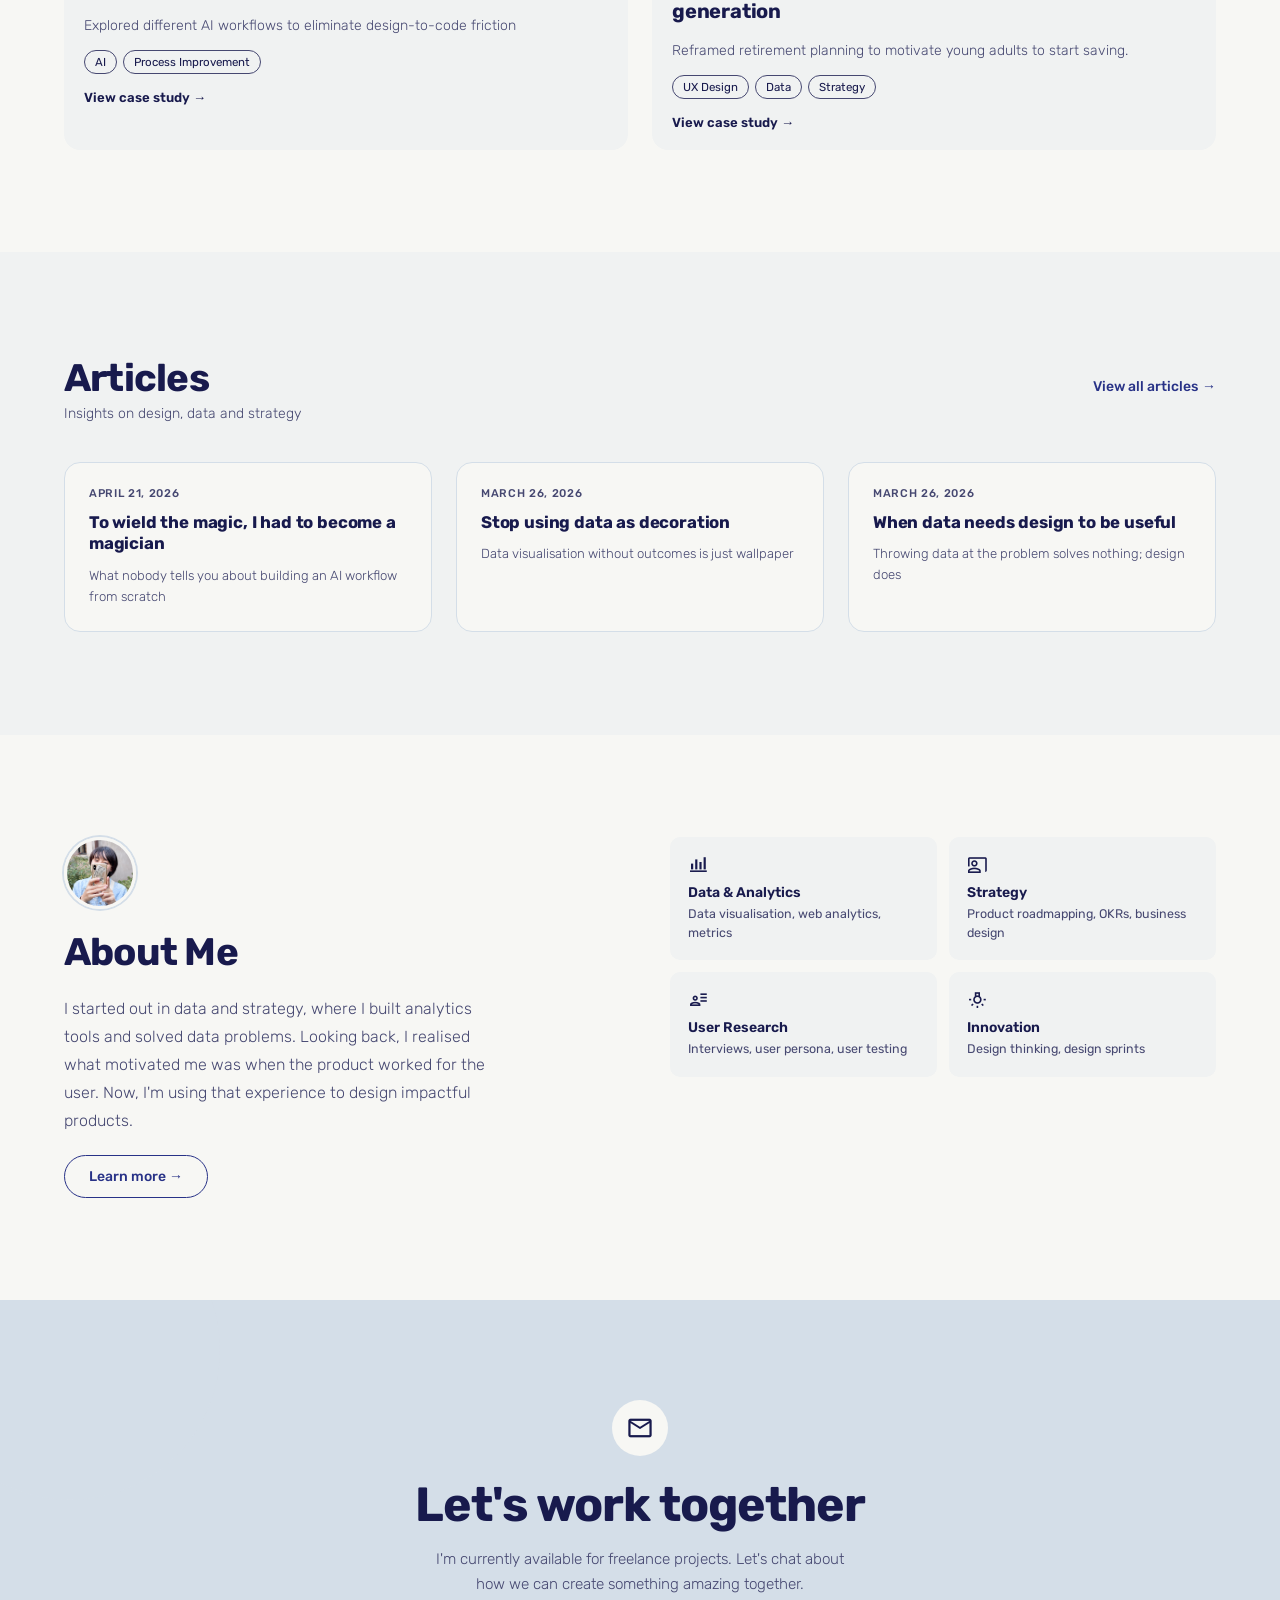
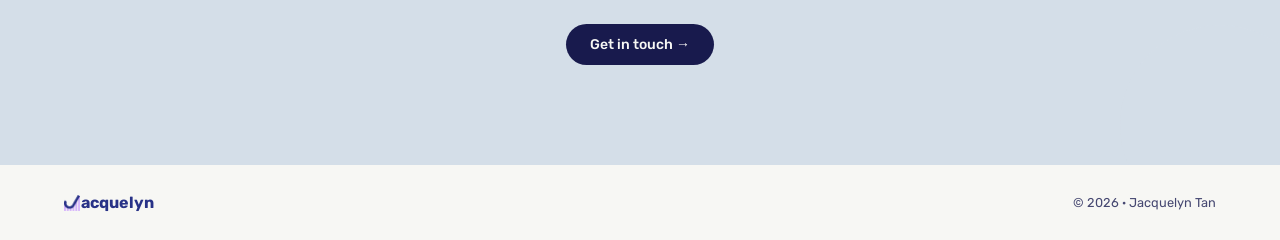
==== commit eeb3ac2c: "Reverted file ref due to error" ====
--- a/index.html
+++ b/index.html
@@ -276,8 +276,7 @@
 
 <body>
 
-  <div id=" nav-placeholder">
-  </div>
+  <div id="nav-placeholder"></div>
 
   <!-- HERO -->
   <section class="hero" id="hero">
@@ -292,7 +291,7 @@
       <div class="hero-arch"></div>
       <!-- <span class="sparkle sparkle-1">✦</span>
       <span class="sparkle sparkle-2">✦</span> -->
-      <img src="images/hero.png" alt="Jacquelyn" class="hero-photo">
+      <img src="hero.png" alt="Jacquelyn" class="hero-photo">
     </div>
   </section>
 
@@ -342,7 +341,7 @@
   <section class="about" id="about">
     <div class="about-grid">
       <div class="about-left fade-up">
-        <img src="images/avatar.png" alt="Jacquelyn" class="about-avatar">
+        <img src="avatar.png" alt="Jacquelyn" class="about-avatar">
         <h2 class="section-title" style="font-size:clamp(1.8rem,3vw,2.4rem);">About Me</h2>
         <p class="about-text">I started out in data and strategy, where I built analytics tools and solved data
           problems. Looking back, I realised what motivated me was when the product worked for the user. Now, I'm using
